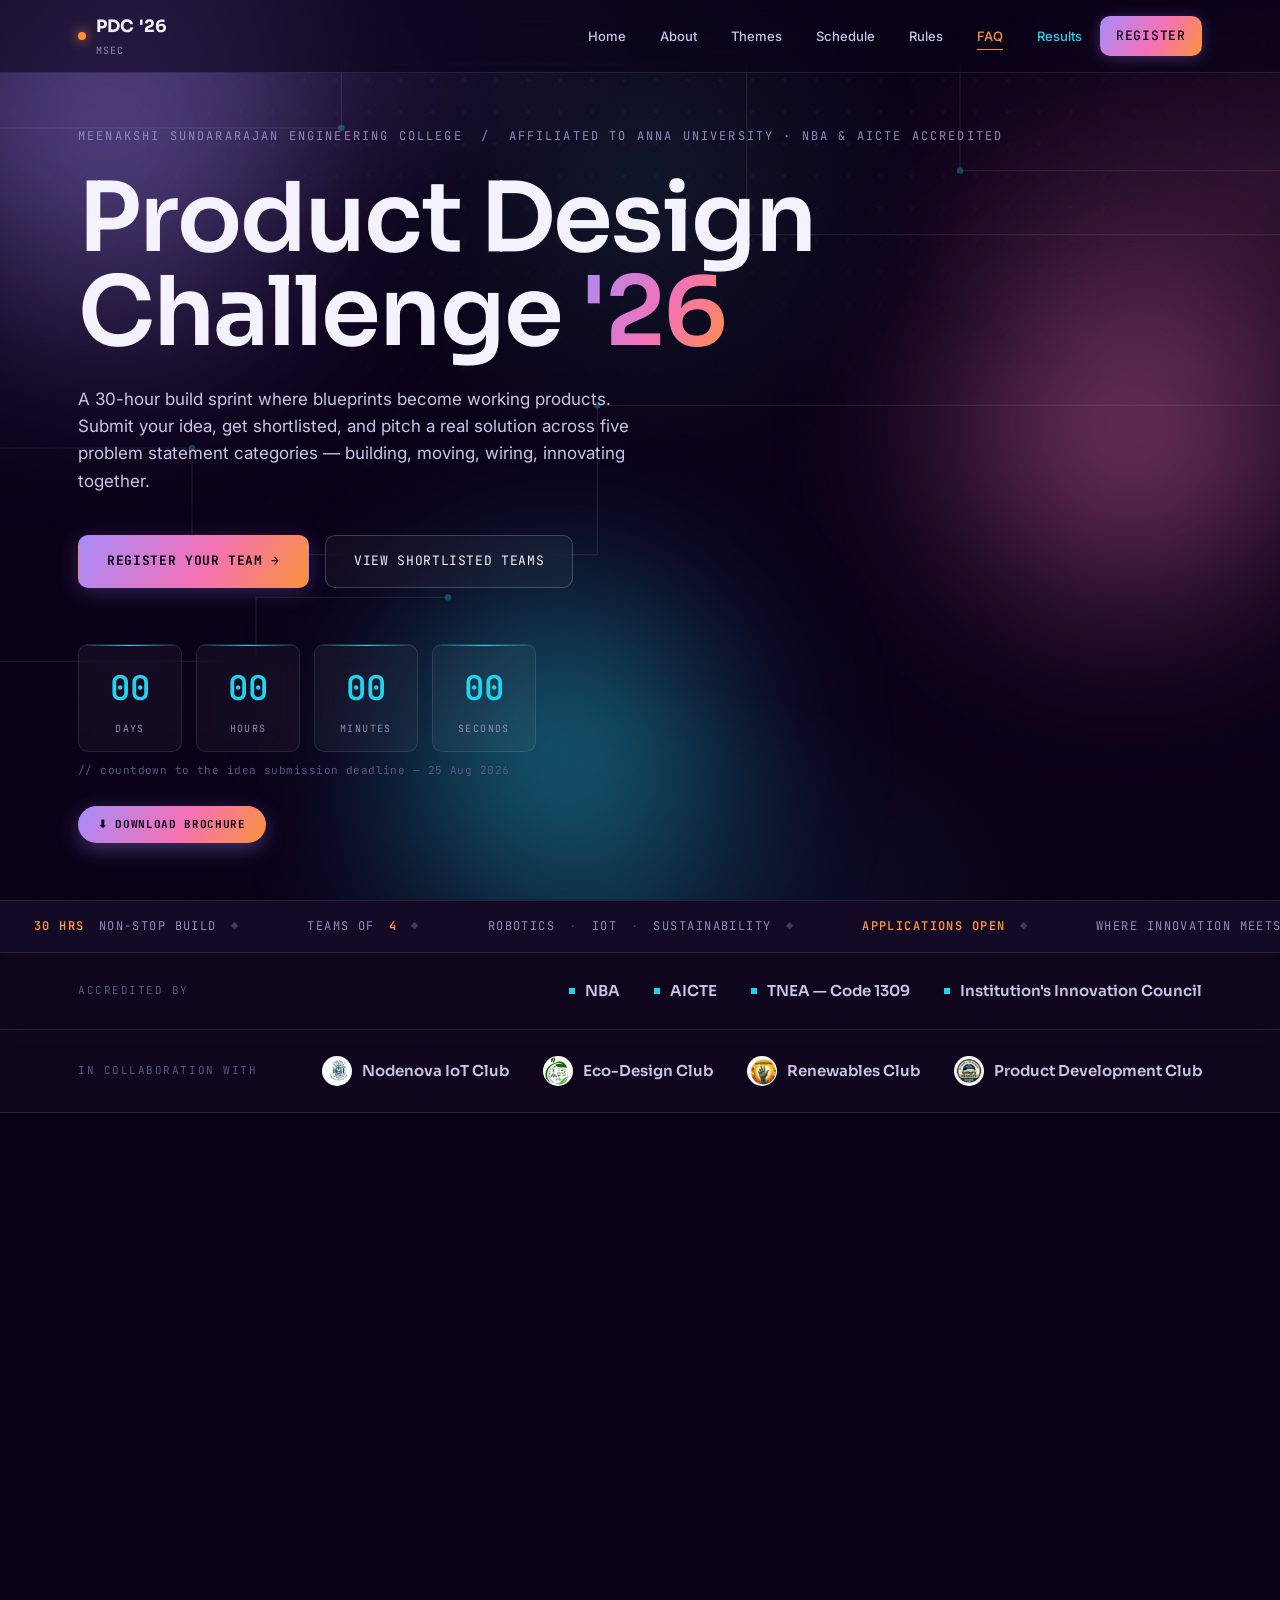
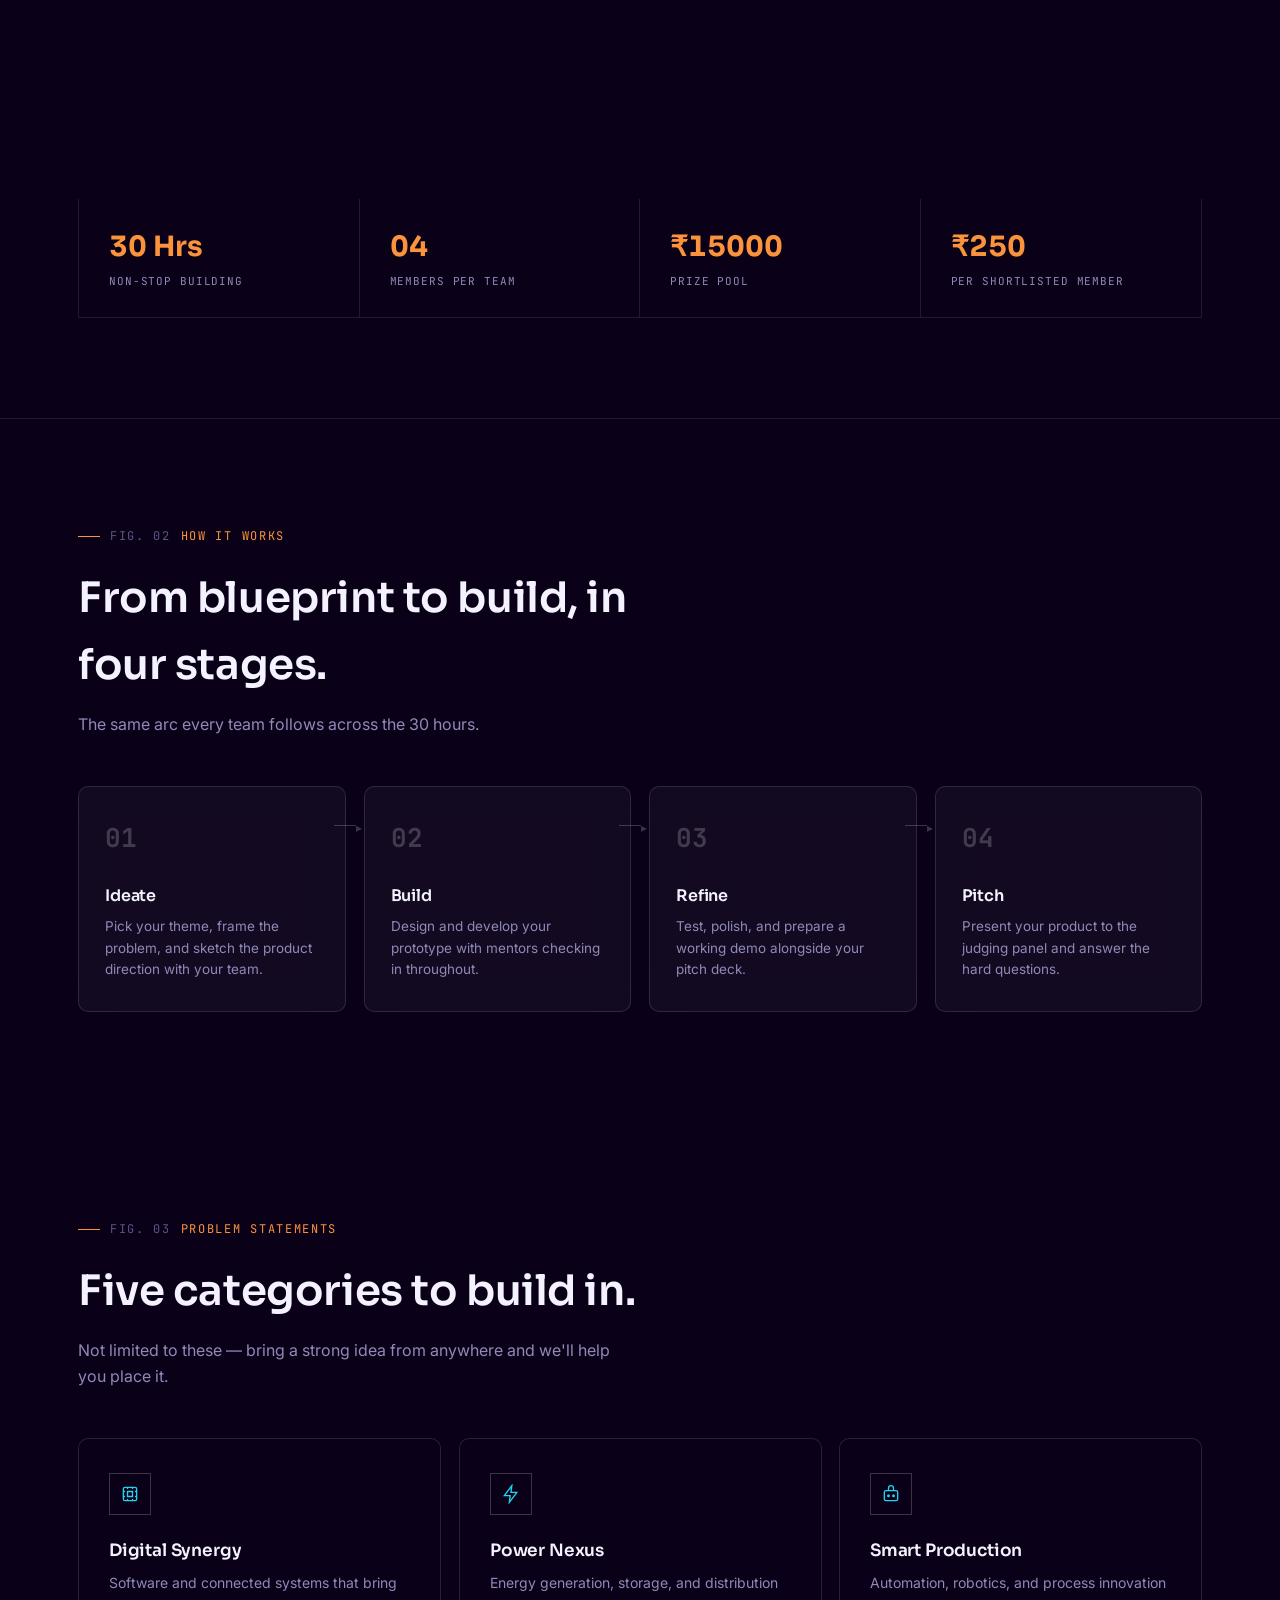
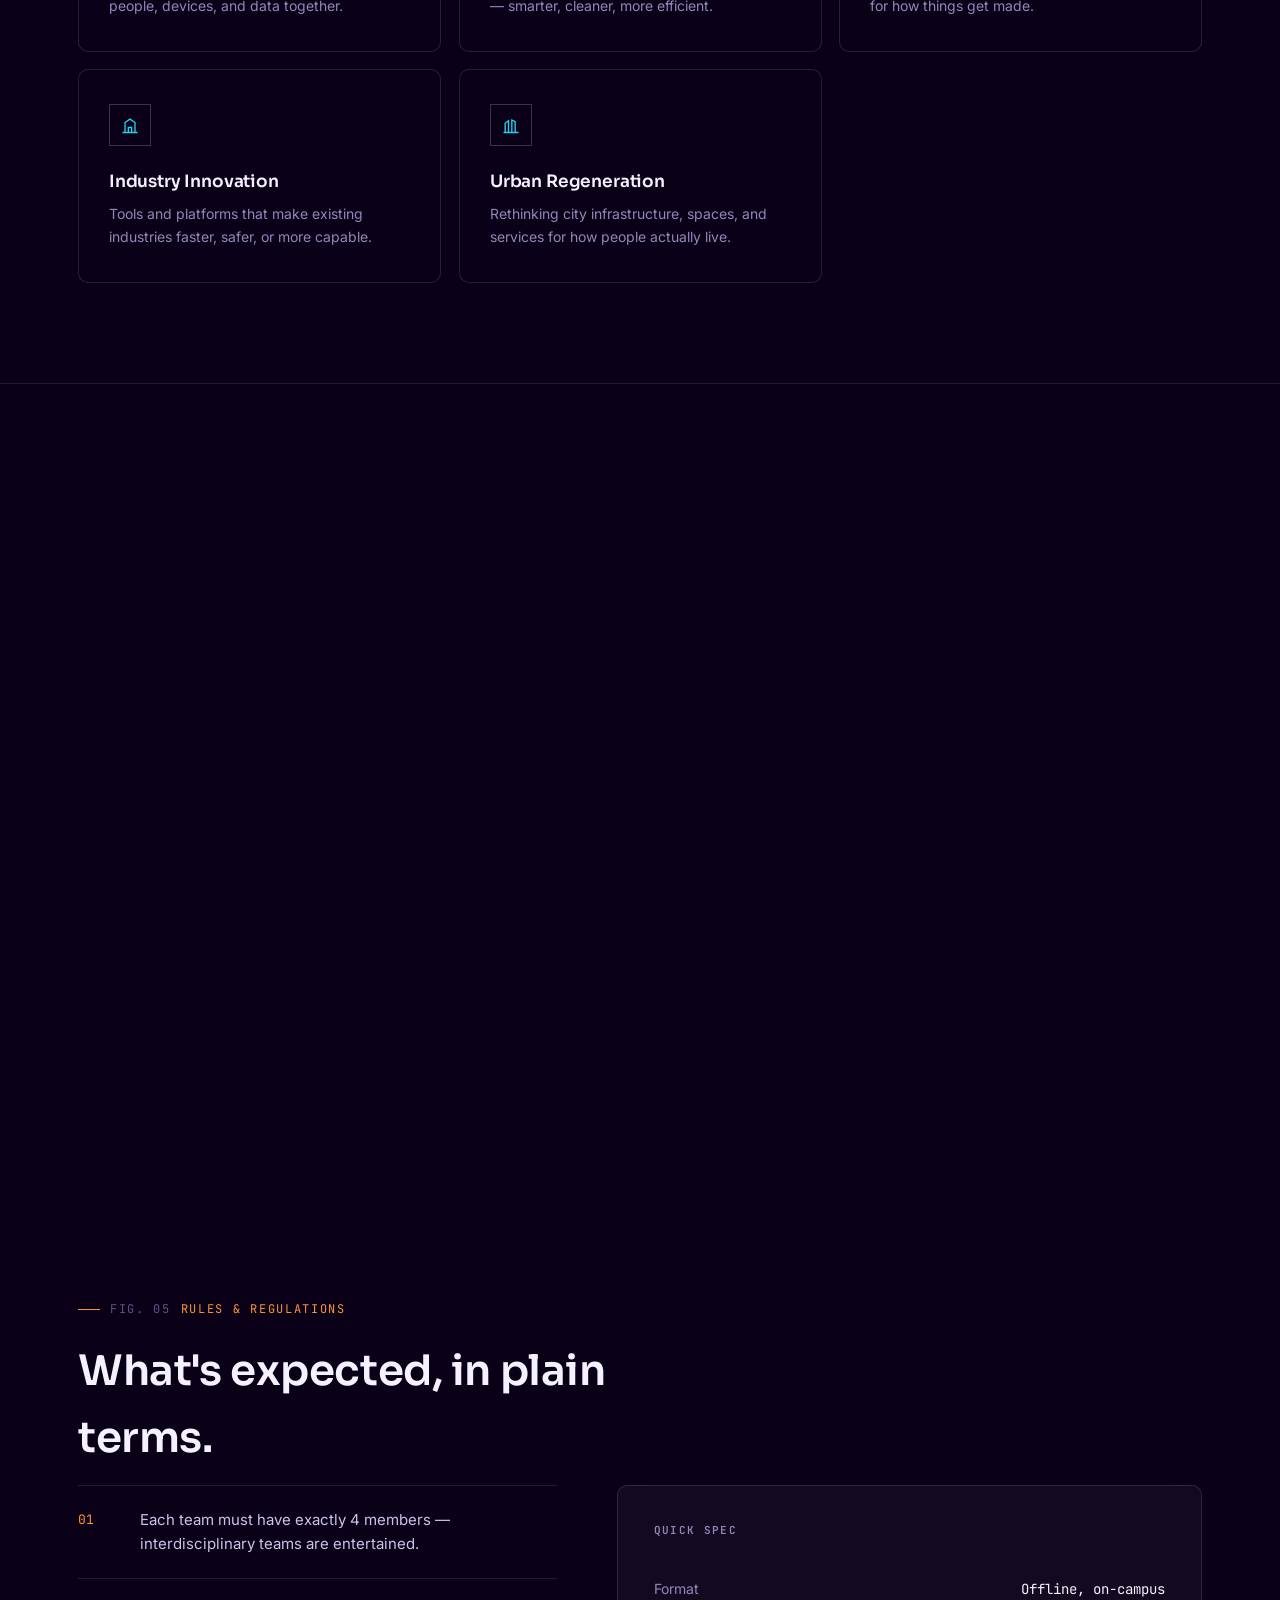
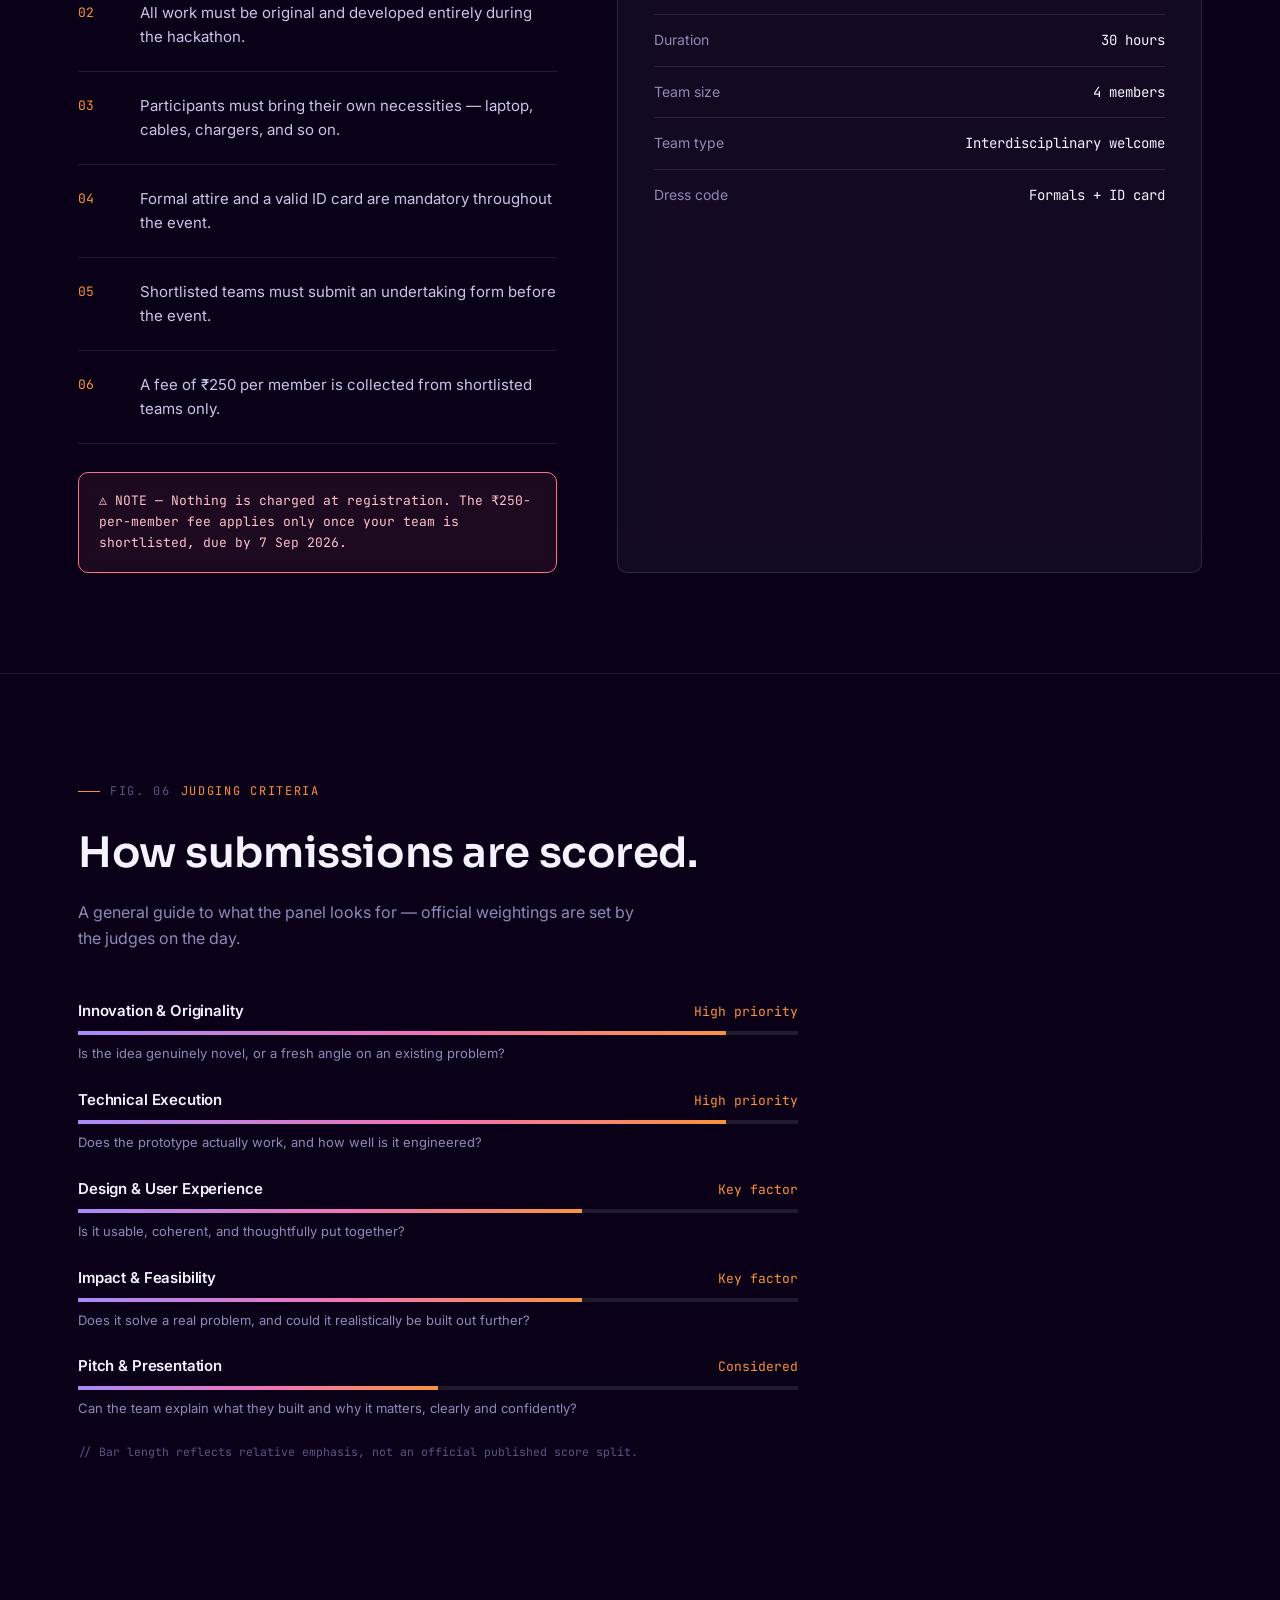
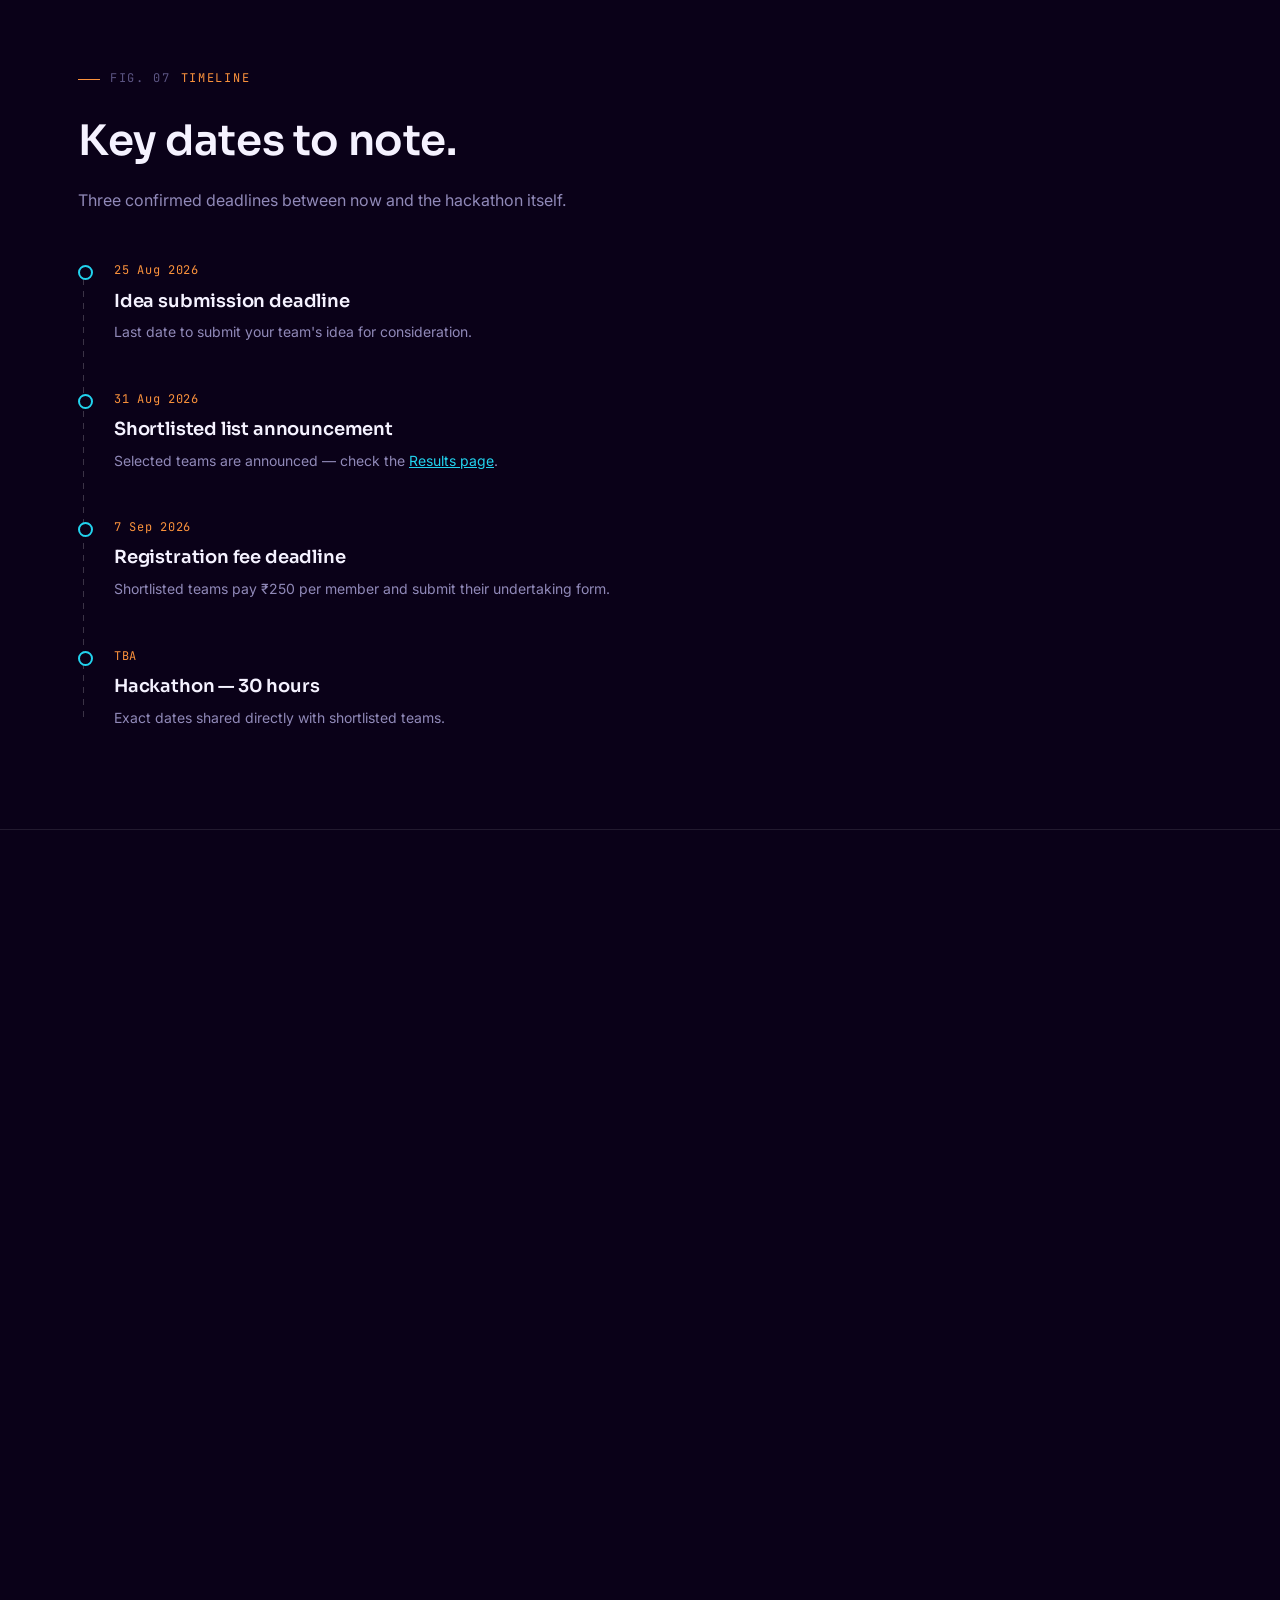
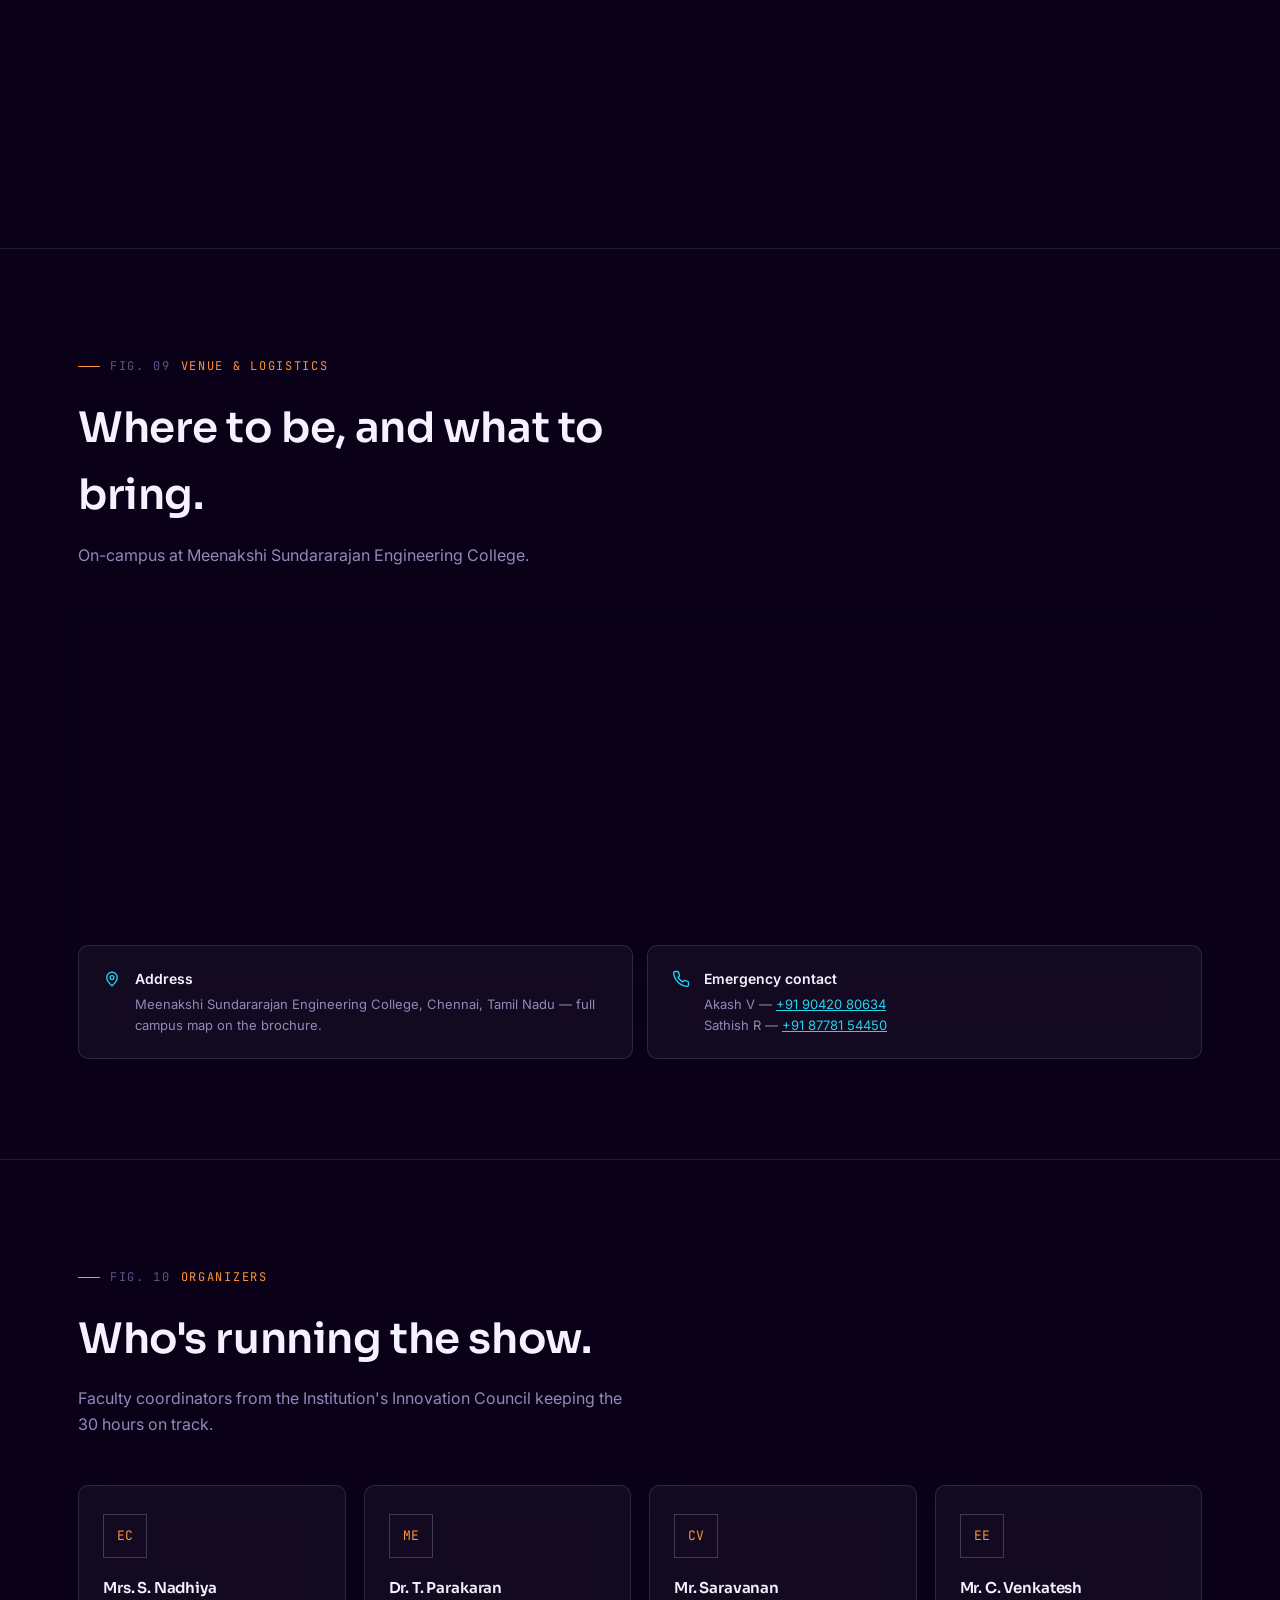
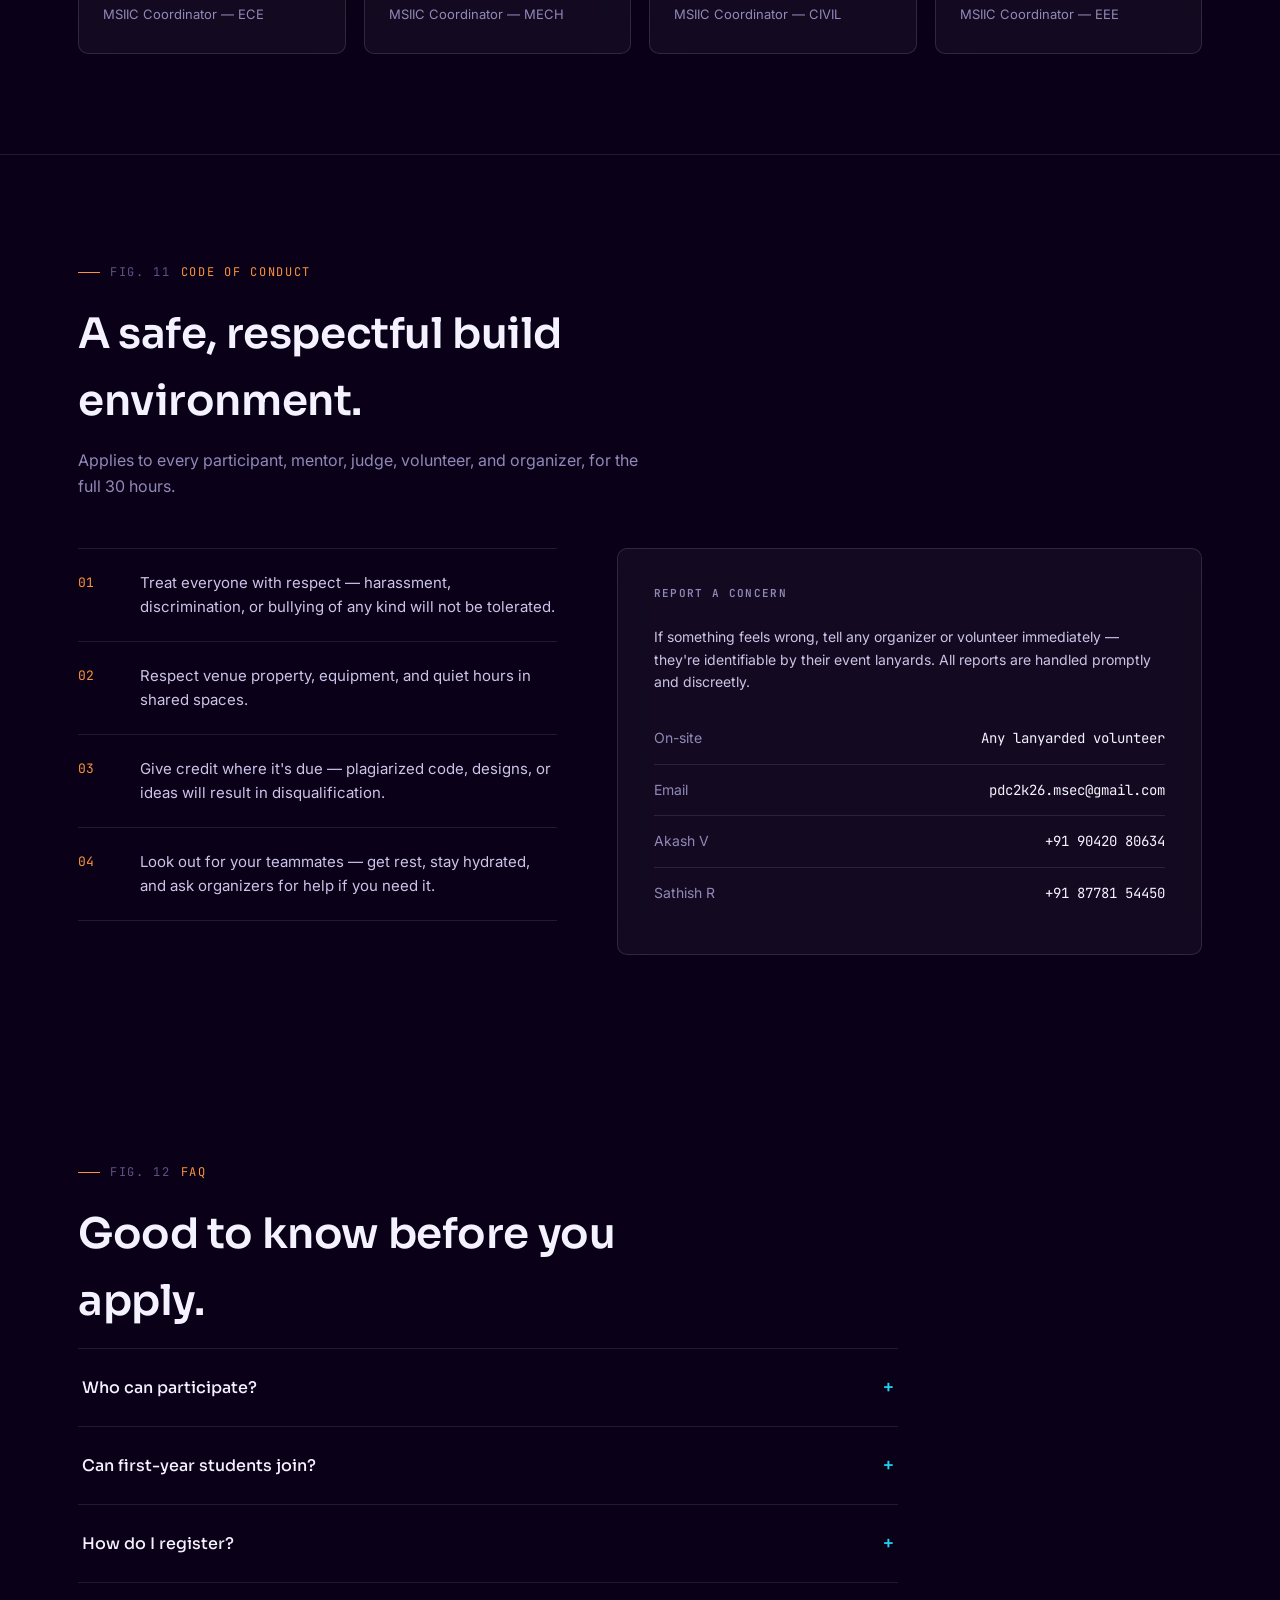
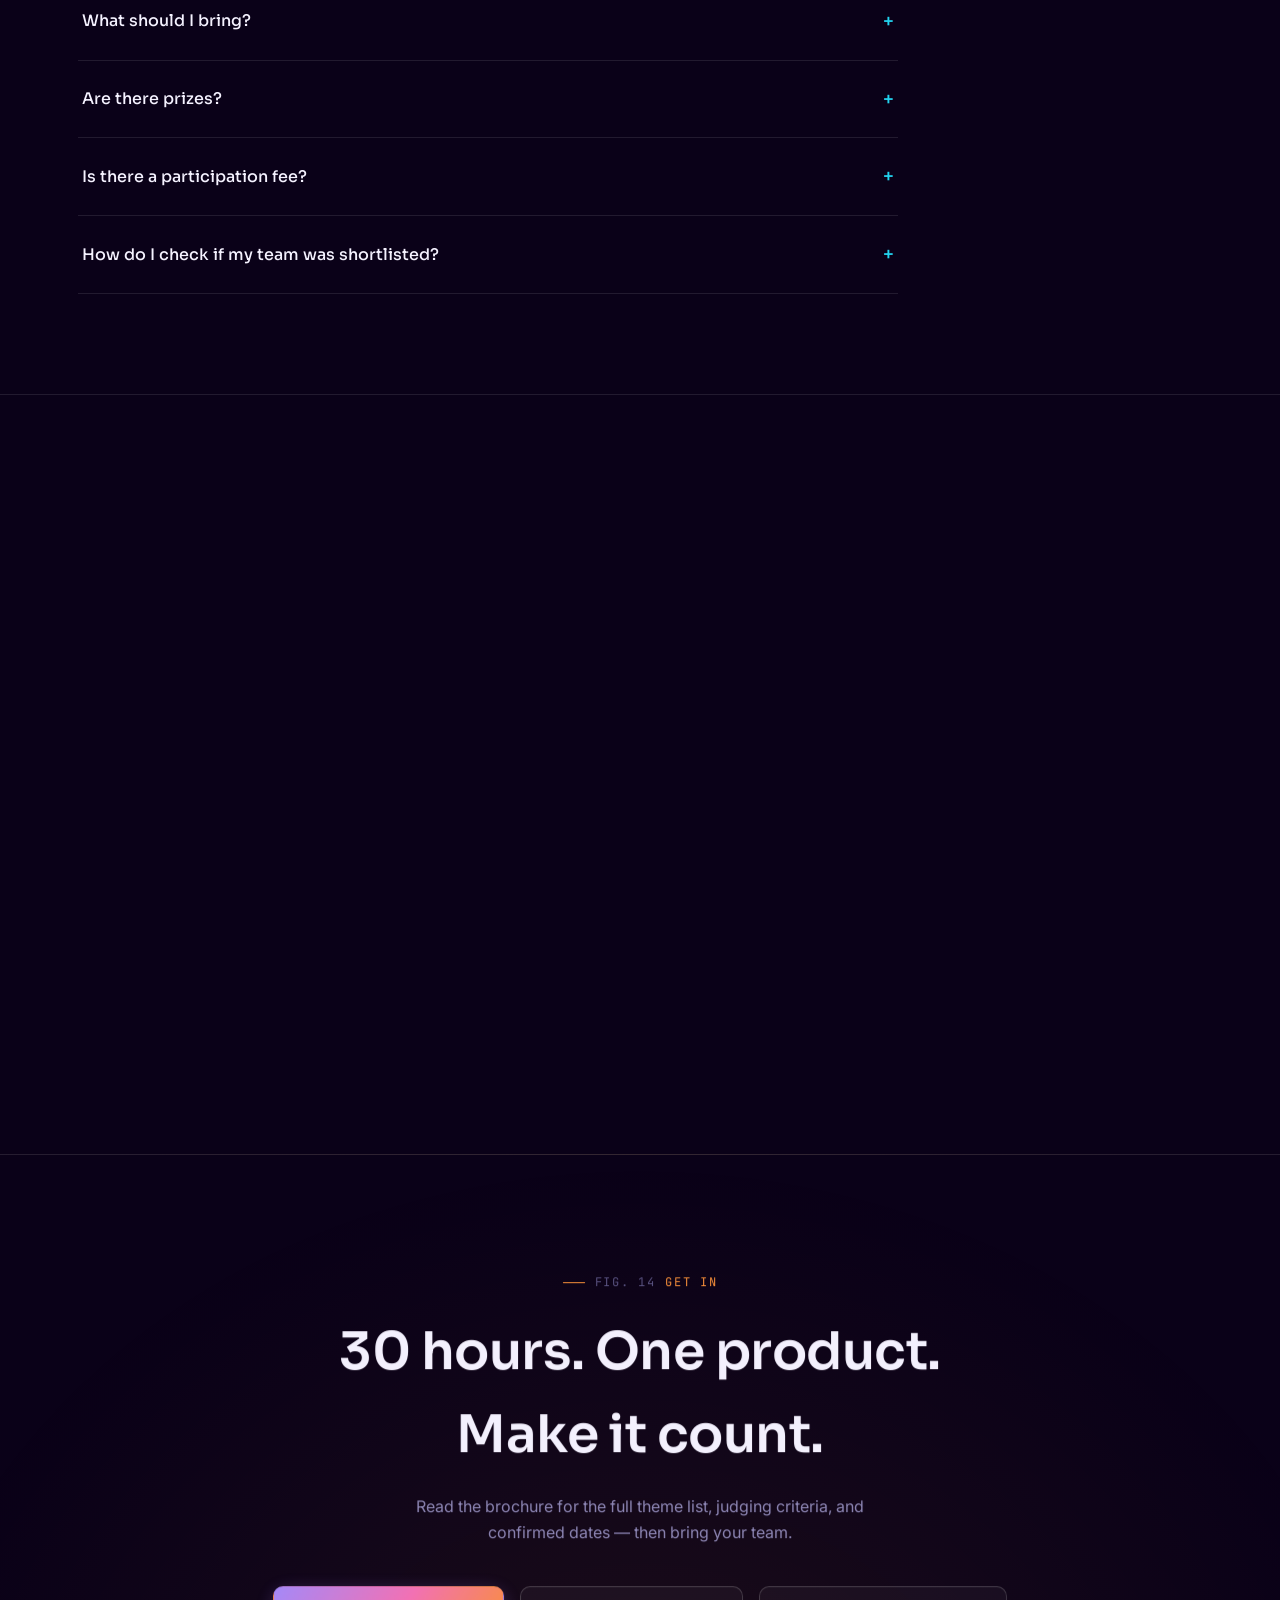
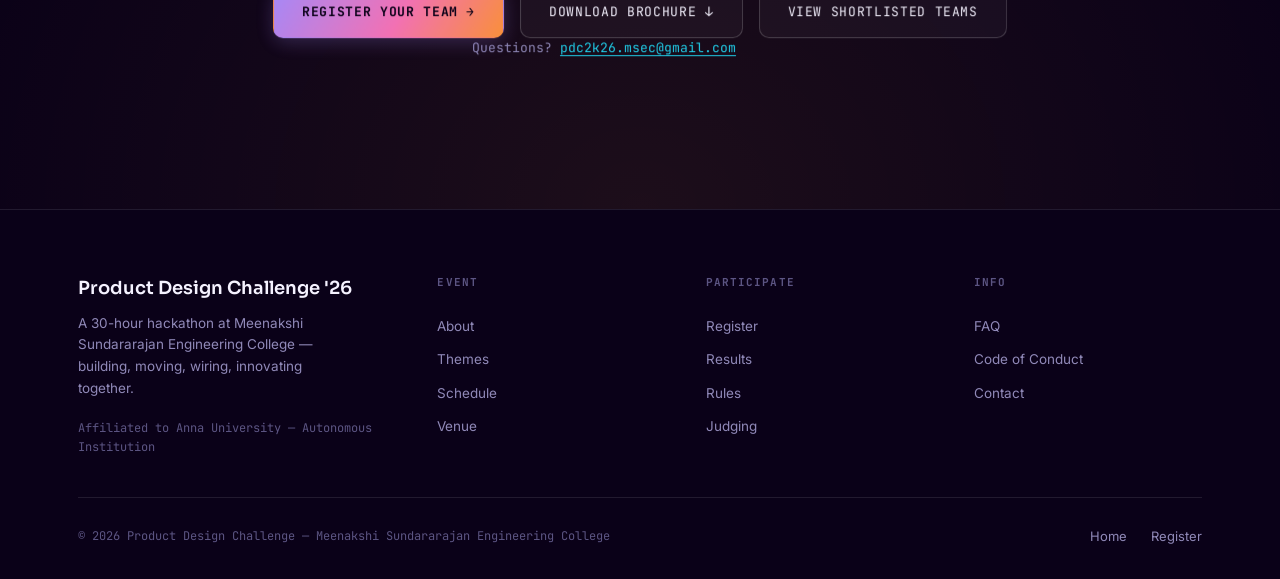
==== index.html @ d5274a8e "Add files via upload" ====
<!DOCTYPE html>
<html lang="en">
<head>
<meta charset="UTF-8">
<meta name="viewport" content="width=device-width, initial-scale=1.0">
<title>Product Design Challenge '26 — MSEC</title>
<meta name="description" content="30-hour hackathon at Meenakshi Sundararajan Engineering College. Building, moving, wiring — innovate together.">
<meta property="og:title" content="Product Design Challenge '26">
<meta property="og:description" content="A 30-hour hackathon at Meenakshi Sundararajan Engineering College. ₹15,000 prize pool.">
<meta property="og:type" content="website">
<link rel="icon" href="data:image/svg+xml,%3Csvg xmlns='http://www.w3.org/2000/svg' viewBox='0 0 32 32'%3E%3Crect width='32' height='32' fill='%23070b14'/%3E%3Cpath d='M4 4h24v24H4z' fill='none' stroke='%23ffb238' stroke-width='1.5'/%3E%3Ccircle cx='16' cy='16' r='5' fill='none' stroke='%234fd1c5' stroke-width='1.5'/%3E%3C/svg%3E">
<link rel="preconnect" href="https://fonts.googleapis.com">
<link rel="preconnect" href="https://fonts.gstatic.com" crossorigin>
<link href="https://fonts.googleapis.com/css2?family=Sora:wght@400;500;600;700;800&family=Space+Grotesk:wght@400;500;600;700&family=Inter:wght@400;500;600;700&family=JetBrains+Mono:wght@400;500;600;700&display=swap" rel="stylesheet">
<link rel="stylesheet" href="styles.css">
<style>
  /* ================= HERO ================= */
  .hero{
    min-height:100svh; display:flex; flex-direction:column; justify-content:center;
    padding-top:110px; padding-bottom:40px; position:relative; overflow:hidden;
  }
  .spotlight{
    position:absolute; inset:0; z-index:0; pointer-events:none;
    background:radial-gradient(420px circle at var(--mx,50%) var(--my,20%), rgba(79,209,197,0.10), transparent 70%);
  }
  .hero-circuit{ position:absolute; inset:0; z-index:0; opacity:0.5; pointer-events:none; }
  .hero-circuit path{ fill:none; stroke:var(--line-strong); stroke-width:1; }
  .hero-circuit circle{ fill:var(--teal); opacity:0.6; }
  .hero .wrap{width:100%; position:relative; z-index:1;}
  .presents{
    font-family:var(--mono); font-size:12px; letter-spacing:0.18em; text-transform:uppercase;
    color:var(--ink-500); margin-bottom:26px; display:flex; align-items:center; gap:14px; flex-wrap:wrap;
  }
  .presents strong{color:var(--teal); font-weight:600;}
  .hero h1{ font-size:clamp(40px,8vw,96px); line-height:0.98; letter-spacing:-0.02em; max-width:980px; }
  .hero h1 em{ font-style:normal; position:relative; background:var(--grad-primary); -webkit-background-clip:text; background-clip:text; color:transparent; -webkit-text-fill-color:transparent; }
  .hero-sub{ margin-top:26px; max-width:560px; color:var(--ink-300); font-size:17px; }
  .hero-actions{ margin-top:40px; display:flex; gap:16px; flex-wrap:wrap; align-items:center; }

  .countdown{ margin-top:56px; display:flex; gap:14px; flex-wrap:wrap; }
  .cd-cell{
    width:104px; padding:16px 0 14px; text-align:center; border-radius:var(--radius);
    background:var(--glass-bg); backdrop-filter:blur(14px); border:1px solid var(--line); position:relative; overflow:hidden;
  }
  .cd-cell::before{
    content:''; position:absolute; left:0; right:0; top:0; height:1px;
    background:linear-gradient(90deg, transparent, var(--teal), transparent);
    animation:scanline 3s linear infinite;
  }
  @keyframes scanline{ 0%{transform:translateY(0);} 100%{transform:translateY(64px);} }
  .cd-cell .num{ font-family:var(--mono); font-size:34px; font-weight:600; color:var(--teal); font-variant-numeric:tabular-nums; }
  .cd-cell .lab{ font-family:var(--mono); font-size:10px; letter-spacing:0.14em; text-transform:uppercase; color:var(--ink-500); margin-top:6px; }
  .cd-note{ font-family:var(--mono); font-size:11px; color:var(--ink-700); margin-top:10px; letter-spacing:0.04em; }
  .brochure-chip{
    display:inline-flex; align-items:center; gap:8px; margin-top:26px; padding:10px 20px; border-radius:999px;
    background:var(--grad-primary); color:var(--navy-950); font-family:var(--mono); font-size:11px;
    font-weight:700; letter-spacing:0.06em; text-transform:uppercase; box-shadow:0 6px 20px rgba(167,139,250,0.35);
    transition:transform .2s ease, box-shadow .2s ease;
  }
  .brochure-chip:hover{ transform:translateY(-2px); box-shadow:0 10px 28px rgba(244,114,182,0.45); }

  /* ---------- marquee ticker ---------- */
  .marquee{ border-top:1px solid var(--line); border-bottom:1px solid var(--line); background:var(--navy-900); overflow:hidden; white-space:nowrap; position:relative; z-index:2; }
  .marquee-track{ display:inline-flex; animation:scroll-left 26s linear infinite; }
  .marquee:hover .marquee-track{ animation-play-state:paused; }
  @keyframes scroll-left{ from{transform:translateX(0);} to{transform:translateX(-50%);} }
  .marquee-item{
    display:inline-flex; align-items:center; gap:14px; padding:16px 34px;
    font-family:var(--mono); font-size:12px; letter-spacing:0.12em; text-transform:uppercase; color:var(--ink-500);
  }
  .marquee-item b{color:var(--amber); font-weight:600;}
  .marquee-item .sep{color:var(--line-strong);}

  /* ================= PRESENTED BY STRIP ================= */
  .strip{ border-bottom:1px solid var(--line); background:rgba(255,255,255,0.025); backdrop-filter:blur(10px); position:relative; z-index:2; }
  .strip .wrap{ display:flex; align-items:center; gap:40px; padding:26px 28px; flex-wrap:wrap; justify-content:space-between; }
  .strip .label{ font-family:var(--mono); font-size:11px; letter-spacing:0.14em; text-transform:uppercase; color:var(--ink-700); flex-shrink:0; }
  .badge-row{display:flex; gap:34px; flex-wrap:wrap;}
  .badge{ font-family:var(--disp); font-weight:600; font-size:15px; color:var(--ink-300); display:flex; align-items:center; gap:10px; transition:color .2s ease; }
  .badge .logo{ width:30px; height:30px; border-radius:50%; object-fit:cover; flex-shrink:0; border:1px solid var(--line-strong); background:#fff; }
  .badge:hover{ color:var(--teal); }
  .badge .sq{width:6px;height:6px; background:var(--teal);}

  /* ================= ABOUT ================= */
  .about{padding:130px 0 100px;}
  .about-grid{ display:grid; grid-template-columns:1fr 1fr; gap:20px; }
  .about-card{ padding:40px 36px; }
  .about-card h3{font-size:22px; margin-bottom:16px; display:flex; align-items:center; gap:10px;}
  .about-card h3 .n{color:var(--teal); font-family:var(--mono); font-size:14px;}
  .about-card p{color:var(--ink-500); font-size:15px;}
  .stat-row{ display:grid; grid-template-columns:repeat(3,1fr); border:1px solid var(--line); border-top:none; }
  .stat-row-4{ grid-template-columns:repeat(4,1fr); }
  .stat{ padding:26px 30px; border-right:1px solid var(--line); }
  .stat:last-child{border-right:none;}
  .stat .v{font-family:var(--disp); font-size:28px; color:var(--amber); font-weight:700; font-variant-numeric:tabular-nums;}
  .stat .k{font-family:var(--mono); font-size:11px; color:var(--ink-500); text-transform:uppercase; letter-spacing:0.08em; margin-top:4px;}

  /* ================= HOW IT WORKS ================= */
  .process{padding:100px 0; border-top:1px solid var(--line);}
  .process-grid{ display:grid; grid-template-columns:repeat(4,1fr); gap:18px; }
  .process-card{ padding:30px 26px; position:relative; }
  .process-card .pn{ font-family:var(--mono); font-size:26px; color:var(--line-strong); font-weight:700; margin-bottom:24px; }
  .process-card h4{font-size:16px; margin-bottom:8px;}
  .process-card p{color:var(--ink-500); font-size:13.5px;}
  .process-card::after{
    content:''; position:absolute; top:44px; right:-1px; width:1px; height:1px;
  }
  .process-arrow{ position:absolute; top:38px; right:-11px; width:22px; height:1px; background:var(--line-strong); z-index:3; }
  .process-arrow::after{ content:'▸'; position:absolute; right:-6px; top:-7px; color:var(--line-strong); font-size:12px; }
  @media (max-width:900px){ .process-arrow{ display:none; } }

  /* ================= THEMES ================= */
  .themes{padding:100px 0;}
  .theme-grid{ display:grid; grid-template-columns:repeat(3,1fr); gap:18px; }
  .theme-card{
    background:var(--navy-950); padding:34px 30px; transition:background .2s ease, transform .2s ease;
    transform-style:preserve-3d; will-change:transform;
  }
  .theme-card:hover{background:var(--navy-900);}
  .theme-icon{
    width:42px; height:42px; border:1px solid var(--line-strong); display:flex; align-items:center; justify-content:center;
    margin-bottom:22px; color:var(--teal); transition:border-color .2s ease, box-shadow .2s ease;
  }
  .theme-card:hover .theme-icon{ border-color:var(--teal); box-shadow:0 0 0 3px var(--teal-dim); }
  .theme-icon svg{width:20px; height:20px;}
  .theme-card h4{font-size:17px; margin-bottom:8px;}
  .theme-card p{color:var(--ink-500); font-size:14px;}

  /* ================= PRIZES ================= */
  .prizes{padding:100px 0; border-top:1px solid var(--line);}
  .prize-grid{ display:grid; grid-template-columns:repeat(3,1fr); gap:1px; background:var(--line); border:1px solid var(--line); margin-bottom:1px; }
  .prize-card{ padding:34px 28px; position:relative; }
  .prize-card.first{ background:linear-gradient(180deg, rgba(255,178,56,0.06), transparent 60%); }
  .prize-rank{ font-family:var(--mono); font-size:11px; letter-spacing:0.12em; text-transform:uppercase; color:var(--ink-700); margin-bottom:20px; }
  .prize-card.first .prize-rank{ color:var(--amber); }
  .prize-card h4{ font-size:24px; margin-bottom:10px; }
  .prize-card p{ color:var(--ink-500); font-size:14px; }
  .perks-row{ display:grid; grid-template-columns:repeat(4,1fr); gap:14px; margin-top:14px; }
  .perk{ padding:22px 24px; border-right:1px solid var(--line); font-size:13px; color:var(--ink-300); display:flex; gap:10px; align-items:flex-start; }
  .perk:last-child{border-right:none;}
  .perk svg{ width:16px; height:16px; color:var(--teal); flex-shrink:0; margin-top:2px; }

  /* ================= RULES ================= */
  .rules{padding:100px 0;}
  .rules-layout{display:grid; grid-template-columns:0.9fr 1.1fr; gap:60px;}
  .rules-list{border-top:1px solid var(--line);}
  .rule-item{ display:grid; grid-template-columns:44px 1fr; gap:18px; padding:22px 0; border-bottom:1px solid var(--line); }
  .rule-item .idx{font-family:var(--mono); color:var(--amber); font-size:13px; padding-top:2px;}
  .rule-item p{color:var(--ink-300); font-size:15px;}
  .spec-panel{ padding:36px; }
  .spec-panel h4{font-family:var(--mono); font-size:11px; text-transform:uppercase; letter-spacing:0.12em; color:var(--ink-500); margin-bottom:24px;}
  .spec-row{display:flex; justify-content:space-between; padding:14px 0; border-bottom:1px solid var(--line); font-size:14px;}
  .spec-row:last-child{border-bottom:none;}
  .spec-row span:first-child{color:var(--ink-500);}
  .spec-row span:last-child{font-family:var(--mono); color:var(--ink-100);}

  /* ================= TIMELINE ================= */
  .timeline{padding:100px 0;}
  .tl{position:relative; padding-left:36px; margin-top:20px;}
  .tl::before{
    content:''; position:absolute; left:5px; top:6px; bottom:6px; width:1px;
    background:repeating-linear-gradient(to bottom, var(--line-strong) 0 6px, transparent 6px 12px);
  }
  .tl::after{
    content:''; position:absolute; left:5px; top:6px; width:1px; height:var(--fill,0%);
    background:var(--teal); box-shadow:0 0 8px var(--teal); transition:height .1s linear;
  }
  .tl-item{position:relative; padding-bottom:46px;}
  .tl-item:last-child{padding-bottom:0;}
  .tl-item::before{
    content:''; position:absolute; left:-36px; top:4px; width:11px; height:11px;
    background:var(--navy-950); border:2px solid var(--teal); border-radius:50%; transition:box-shadow .2s ease;
  }
  .tl-item.passed::before{ box-shadow:0 0 0 4px var(--teal-dim); }
  .tl-date{font-family:var(--mono); font-size:12px; color:var(--amber); letter-spacing:0.06em; margin-bottom:6px;}
  .tl-item h4{font-size:18px; margin-bottom:6px;}
  .tl-item p{color:var(--ink-500); font-size:14px; max-width:520px;}

  /* ================= ORGANIZERS ================= */
  .organizers{padding:100px 0; border-top:1px solid var(--line);}
  .org-grid{ display:grid; grid-template-columns:repeat(4,1fr); gap:18px; }
  .org-card{ padding:28px 24px; text-align:left; }
  .org-avatar{
    width:44px; height:44px; border:1px solid var(--line-strong); display:flex; align-items:center; justify-content:center;
    margin-bottom:18px; color:var(--amber); font-family:var(--mono); font-size:13px;
  }
  .org-card h4{font-size:15px; margin-bottom:4px;}
  .org-card p{color:var(--ink-500); font-size:13px;}

  /* ================= FAQ ================= */
  .faq{padding:100px 0;}
  .faq-list{border-top:1px solid var(--line); max-width:820px;}
  details{border-bottom:1px solid var(--line);}
  summary{
    padding:24px 4px; cursor:pointer; list-style:none;
    display:flex; justify-content:space-between; align-items:center; gap:20px;
    font-family:var(--disp); font-size:16px; font-weight:500; color:var(--ink-100);
  }
  summary::-webkit-details-marker{display:none;}
  summary:hover{ color:var(--teal); }
  summary .plus{ font-family:var(--mono); color:var(--teal); font-size:18px; flex-shrink:0; transition:transform .2s ease; }
  details[open] summary .plus{transform:rotate(45deg);}
  .faq-a{padding:0 4px 26px; color:var(--ink-500); font-size:14px; max-width:640px;}

  /* ================= CTA / REGISTER ================= */
  .cta{
    padding:110px 0; text-align:center; border-top:1px solid var(--line);
    background: radial-gradient(ellipse 60% 100% at 50% 100%, rgba(255,178,56,0.08), transparent);
  }
  .cta h2{font-size:clamp(30px,5vw,52px); max-width:720px; margin:0 auto 18px;}
  .cta p{color:var(--ink-500); max-width:480px; margin:0 auto 40px;}
  .cta-actions{display:flex; gap:16px; justify-content:center; flex-wrap:wrap;}
  .cta-contact{ margin-top:36px; font-family:var(--mono); font-size:13px; color:var(--ink-500); }
  .cta-contact button{
    background:none; border:none; color:var(--teal); font-family:var(--mono); font-size:13px;
    cursor:pointer; text-decoration:underline; text-underline-offset:3px;
  }

  /* ---------- responsive ---------- */
  @media (max-width:900px){
    .about-grid,.theme-grid,.prize-grid{grid-template-columns:1fr;}
    .stat-row{grid-template-columns:1fr;}
    .stat-row-4{grid-template-columns:1fr 1fr;}
    .stat{border-right:none; border-bottom:1px solid var(--line);}
    .rules-layout{grid-template-columns:1fr;}
    .strip .wrap{flex-direction:column; align-items:flex-start; gap:18px;}
    .perks-row{grid-template-columns:1fr 1fr;}
    .perk{border-bottom:1px solid var(--line);}
    .process-grid, .org-grid{grid-template-columns:1fr 1fr;}
  }
  @media (max-width:560px){
    .cd-cell{width:76px; padding:12px 0 10px;}
    .cd-cell .num{font-size:24px;}
    .perks-row{grid-template-columns:1fr;}
    .process-grid, .org-grid{grid-template-columns:1fr;}
    .stat-row-4{grid-template-columns:1fr;}
  }
</style>
</head>
<body>

<div id="loader" aria-hidden="true">
  <svg viewBox="0 0 100 100">
    <path d="M10 10h80v80h-80z"/>
    <circle cx="50" cy="50" r="19"/>
  </svg>
</div>

<div class="progress-bar" id="progressBar"></div>
<div class="grid-bg" aria-hidden="true"></div>
<div class="grain" aria-hidden="true"></div>
<div class="blob-layer" aria-hidden="true">
  <div class="blob blob-1"></div>
  <div class="blob blob-2"></div>
  <div class="blob blob-3"></div>
</div>

<header id="siteHeader">
  <div class="wrap nav">
    <a href="#home" class="brand">
      <span class="dot" aria-hidden="true"></span>
      <span>PDC '26<small>MSEC</small></span>
    </a>
    <nav class="links" aria-label="Primary">
      <a href="#home">Home</a>
      <a href="#about">About</a>
      <a href="#themes">Themes</a>
      <a href="#schedule">Schedule</a>
      <a href="#rules">Rules</a>
      <a href="#faq">FAQ</a>
      <a href="result.html" style="color:var(--teal);">Results</a>
      <a href="register.html" class="nav-cta">Register</a>
    </nav>
    <button class="burger" id="burgerBtn" aria-label="Open menu" aria-expanded="false">
      <span></span><span></span><span></span>
    </button>
  </div>
</header>

<div id="mobileMenu" style="display:none; position:fixed; inset:72px 0 0 0; background:var(--navy-950); z-index:99; padding:20px 28px;">
  <a href="#home">Home</a>
  <a href="#about">About</a>
  <a href="#themes">Themes</a>
  <a href="#schedule">Schedule</a>
  <a href="#rules">Rules</a>
  <a href="#faq">FAQ</a>
  <a href="result.html">Results</a>
  <a href="register.html">Register</a>
</div>

<main id="home">

  <section class="hero">
    <div class="spotlight" id="spotlight"></div>
    <svg class="hero-circuit" viewBox="0 0 1200 700" preserveAspectRatio="none" aria-hidden="true">
      <path d="M0 120 H320 V60 H700 V220 H1200"/>
      <path d="M0 420 H180 V520 H560 V380 H1200"/>
      <path d="M900 0 V160 H1200"/>
      <path d="M0 620 H240 V560 H420"/>
      <circle cx="320" cy="120" r="3"/>
      <circle cx="700" cy="220" r="3"/>
      <circle cx="180" cy="420" r="3"/>
      <circle cx="560" cy="380" r="3"/>
      <circle cx="900" cy="160" r="3"/>
      <circle cx="420" cy="560" r="3"/>
    </svg>
    <div class="wrap">
      <p class="presents">Meenakshi Sundararajan Engineering College &nbsp;/&nbsp; Affiliated to Anna University · NBA &amp; AICTE Accredited</p>
      <h1 class="reveal in">Product Design<br>Challenge <em>'26</em></h1>
      <p class="hero-sub">A 30-hour build sprint where blueprints become working products. Submit your idea, get shortlisted, and pitch a real solution across five problem statement categories — building, moving, wiring, innovating together.</p>

      <div class="hero-actions">
        <a href="register.html" class="btn btn-solid">Register Your Team →</a>
        <a href="result.html" class="btn btn-ghost">View Shortlisted Teams</a>
      </div>

      <div class="countdown" id="countdown" aria-label="Countdown to hackathon start">
        <div class="cd-cell"><div class="num" id="cd-days">00</div><div class="lab">Days</div></div>
        <div class="cd-cell"><div class="num" id="cd-hours">00</div><div class="lab">Hours</div></div>
        <div class="cd-cell"><div class="num" id="cd-mins">00</div><div class="lab">Minutes</div></div>
        <div class="cd-cell"><div class="num" id="cd-secs">00</div><div class="lab">Seconds</div></div>
      </div>
      <p class="cd-note">// countdown to the idea submission deadline — 25 Aug 2026</p>

      <a href="brochure.jpg" class="brochure-chip">⬇ Download Brochure</a>
    </div>
  </section>

  <div class="marquee">
    <div class="marquee-track" id="marqueeTrack">
      <span class="marquee-item"><b>30 HRS</b> NON-STOP BUILD <span class="sep">◆</span></span>
      <span class="marquee-item">TEAMS OF <b>4</b> <span class="sep">◆</span></span>
      <span class="marquee-item">ROBOTICS <span class="sep">·</span> IOT <span class="sep">·</span> SUSTAINABILITY <span class="sep">◆</span></span>
      <span class="marquee-item"><b>APPLICATIONS OPEN</b> <span class="sep">◆</span></span>
      <span class="marquee-item">WHERE INNOVATION MEETS IMPACT <span class="sep">◆</span></span>
      <span class="marquee-item"><b>30 HRS</b> NON-STOP BUILD <span class="sep">◆</span></span>
      <span class="marquee-item">TEAMS OF <b>4</b> <span class="sep">◆</span></span>
      <span class="marquee-item">ROBOTICS <span class="sep">·</span> IOT <span class="sep">·</span> SUSTAINABILITY <span class="sep">◆</span></span>
      <span class="marquee-item"><b>APPLICATIONS OPEN</b> <span class="sep">◆</span></span>
      <span class="marquee-item">WHERE INNOVATION MEETS IMPACT <span class="sep">◆</span></span>
    </div>
  </div>

  <div class="strip">
    <div class="wrap">
      <span class="label">Accredited by</span>
      <div class="badge-row">
        <span class="badge"><span class="sq"></span>NBA</span>
        <span class="badge"><span class="sq"></span>AICTE</span>
        <span class="badge"><span class="sq"></span>TNEA — Code 1309</span>
        <span class="badge"><span class="sq"></span>Institution's Innovation Council</span>
      </div>
    </div>
  </div>
  <div class="strip">
    <div class="wrap">
      <span class="label">In collaboration with</span>
      <div class="badge-row">
        <span class="badge"><img class="logo" src="logo-nodenova.png" alt="Nodenova IoT Club logo">Nodenova IoT Club</span>
        <span class="badge"><img class="logo" src="logo-ecodesign.png" alt="Eco-Design Club logo">Eco-Design Club</span>
        <span class="badge"><img class="logo" src="logo-renewables.png" alt="Renewables Club logo">Renewables Club</span>
        <span class="badge"><img class="logo" src="logo-productdev.png" alt="Product Development Club logo">Product Development Club</span>
      </div>
    </div>
  </div>

  <section class="about" id="about">
    <div class="wrap">
      <span class="tag reveal"><span class="idx">FIG. 01</span> About</span>
      <h2 class="section-title reveal">Building, moving, wiring — innovate together.</h2>
      <p class="section-lede reveal">The institution and the premise behind Product Design Challenge '26.</p>

      <div class="about-grid reveal">
        <div class="about-card glass">
          <h3><span class="n">01</span> Meenakshi Sundararajan Engineering College</h3>
          <p>An autonomous institution affiliated to Anna University, accredited by NBA and AICTE (TNEA Code 1309). This challenge runs under the campus's Institution's Innovation Council, in collaboration with Nodenova, the Renewables Club, the Product Development Club, and the Eco-Design Club.</p>
        </div>
        <div class="about-card glass">
          <h3><span class="n">02</span> The Challenge</h3>
          <p>Product Design Challenge '26 is a 30-hour hackathon where teams take on real-world problem statements — not limited to digital systems, power, production, industry, or urban design. Submit your idea, get shortlisted, and build it out over 30 hours on campus.</p>
        </div>
      </div>

      <div class="stat-row stat-row-4 reveal">
        <div class="stat"><div class="v" data-count="30" data-suffix=" Hrs">0 Hrs</div><div class="k">Non-stop building</div></div>
        <div class="stat"><div class="v" data-count="4" data-pad="2">00</div><div class="k">Members per team</div></div>
        <div class="stat"><div class="v" data-count="15000" data-prefix="₹">₹0</div><div class="k">Prize pool</div></div>
        <div class="stat"><div class="v" data-count="250" data-prefix="₹">₹0</div><div class="k">Per shortlisted member</div></div>
      </div>
    </div>
  </section>

  <section class="process" id="process">
    <div class="wrap">
      <span class="tag reveal"><span class="idx">FIG. 02</span> How It Works</span>
      <h2 class="section-title reveal">From blueprint to build, in four stages.</h2>
      <p class="section-lede reveal">The same arc every team follows across the 30 hours.</p>

      <div class="process-grid reveal">
        <div class="process-card glass"><div class="pn">01</div><h4>Ideate</h4><p>Pick your theme, frame the problem, and sketch the product direction with your team.</p><span class="process-arrow"></span></div>
        <div class="process-card glass"><div class="pn">02</div><h4>Build</h4><p>Design and develop your prototype with mentors checking in throughout.</p><span class="process-arrow"></span></div>
        <div class="process-card glass"><div class="pn">03</div><h4>Refine</h4><p>Test, polish, and prepare a working demo alongside your pitch deck.</p><span class="process-arrow"></span></div>
        <div class="process-card glass"><div class="pn">04</div><h4>Pitch</h4><p>Present your product to the judging panel and answer the hard questions.</p></div>
      </div>
    </div>
  </section>

  <section class="themes" id="themes">
    <div class="wrap">
      <span class="tag reveal"><span class="idx">FIG. 03</span> Problem Statements</span>
      <h2 class="section-title reveal">Five categories to build in.</h2>
      <p class="section-lede reveal">Not limited to these — bring a strong idea from anywhere and we'll help you place it.</p>

      <div class="theme-grid reveal-stagger">
        <div class="theme-card glass reveal" style="--i:0">
          <div class="theme-icon"><svg viewBox="0 0 24 24" fill="none" stroke="currentColor" stroke-width="1.6"><rect x="4" y="4" width="16" height="16" rx="2"/><path d="M9 9h6v6H9z"/><path d="M4 9h2M4 15h2M18 9h2M18 15h2M9 4v2M15 4v2M9 18v2M15 18v2"/></svg></div>
          <h4>Digital Synergy</h4>
          <p>Software and connected systems that bring people, devices, and data together.</p>
        </div>
        <div class="theme-card glass reveal" style="--i:1">
          <div class="theme-icon"><svg viewBox="0 0 24 24" fill="none" stroke="currentColor" stroke-width="1.6"><path d="M13 2L4 14h7l-1 8 9-12h-7l1-8z"/></svg></div>
          <h4>Power Nexus</h4>
          <p>Energy generation, storage, and distribution — smarter, cleaner, more efficient.</p>
        </div>
        <div class="theme-card glass reveal" style="--i:2">
          <div class="theme-icon"><svg viewBox="0 0 24 24" fill="none" stroke="currentColor" stroke-width="1.6"><rect x="4" y="8" width="16" height="12" rx="2"/><path d="M9 8V5a3 3 0 016 0v3"/><circle cx="9" cy="14" r="1"/><circle cx="15" cy="14" r="1"/></svg></div>
          <h4>Smart Production</h4>
          <p>Automation, robotics, and process innovation for how things get made.</p>
        </div>
        <div class="theme-card glass reveal" style="--i:3">
          <div class="theme-icon"><svg viewBox="0 0 24 24" fill="none" stroke="currentColor" stroke-width="1.6"><path d="M3 21h18M6 21V9l6-4 6 4v12M10 21v-6h4v6"/></svg></div>
          <h4>Industry Innovation</h4>
          <p>Tools and platforms that make existing industries faster, safer, or more capable.</p>
        </div>
        <div class="theme-card glass reveal" style="--i:4">
          <div class="theme-icon"><svg viewBox="0 0 24 24" fill="none" stroke="currentColor" stroke-width="1.6"><path d="M3 21h18M5 21V10l4-3v14M13 21V6l4 2v13M9 13h.01M9 16h.01"/></svg></div>
          <h4>Urban Regeneration</h4>
          <p>Rethinking city infrastructure, spaces, and services for how people actually live.</p>
        </div>
      </div>
    </div>
  </section>

  <section class="prizes" id="prizes">
    <div class="wrap">
      <span class="tag reveal"><span class="idx">FIG. 04</span> Prizes &amp; Perks</span>
      <h2 class="section-title reveal">₹15,000 prize pool.</h2>
      <p class="section-lede reveal">Shared across the standout teams, with certificates and recognition for every participant.</p>

      <div class="reveal" style="border:1px solid var(--line); padding:44px 40px; text-align:center; background:linear-gradient(180deg, rgba(255,178,56,0.08), transparent 70%); margin-bottom:1px;">
        <div style="font-family:var(--mono); font-size:12px; letter-spacing:0.12em; text-transform:uppercase; color:var(--amber); margin-bottom:14px;">Total prize pool</div>
        <div class="gradient-text" style="font-family:var(--disp); font-size:clamp(40px,6vw,64px); font-weight:800;">₹15,000</div>
        <p style="color:var(--ink-500); font-size:14px; margin-top:12px; max-width:420px; margin-left:auto; margin-right:auto;">Split across winning teams — final breakdown announced with the judging results.</p>
      </div>
      <div class="perks-row reveal">
        <div class="perk"><svg viewBox="0 0 24 24" fill="none" stroke="currentColor" stroke-width="2"><path d="M20 6L9 17l-5-5"/></svg>Certificates for every participant</div>
        <div class="perk"><svg viewBox="0 0 24 24" fill="none" stroke="currentColor" stroke-width="2"><path d="M20 6L9 17l-5-5"/></svg>Mentorship from industry experts</div>
        <div class="perk"><svg viewBox="0 0 24 24" fill="none" stroke="currentColor" stroke-width="2"><path d="M20 6L9 17l-5-5"/></svg>Hands-on exposure to IoT hardware &amp; tools</div>
        <div class="perk"><svg viewBox="0 0 24 24" fill="none" stroke="currentColor" stroke-width="2"><path d="M20 6L9 17l-5-5"/></svg>Networking with fellow builders</div>
      </div>
    </div>
  </section>

  <section class="rules" id="rules">
    <div class="wrap">
      <span class="tag reveal"><span class="idx">FIG. 05</span> Rules &amp; Regulations</span>
      <h2 class="section-title reveal">What's expected, in plain terms.</h2>

      <div class="rules-layout">
        <div class="reveal">
          <div class="rules-list">
            <div class="rule-item"><span class="idx">01</span><p>Each team must have exactly 4 members — interdisciplinary teams are entertained.</p></div>
            <div class="rule-item"><span class="idx">02</span><p>All work must be original and developed entirely during the hackathon.</p></div>
            <div class="rule-item"><span class="idx">03</span><p>Participants must bring their own necessities — laptop, cables, chargers, and so on.</p></div>
            <div class="rule-item"><span class="idx">04</span><p>Formal attire and a valid ID card are mandatory throughout the event.</p></div>
            <div class="rule-item"><span class="idx">05</span><p>Shortlisted teams must submit an undertaking form before the event.</p></div>
            <div class="rule-item"><span class="idx">06</span><p>A fee of ₹250 per member is collected from shortlisted teams only.</p></div>
          </div>
          <div class="note-box">⚠ NOTE — Nothing is charged at registration. The ₹250-per-member fee applies only once your team is shortlisted, due by 7 Sep 2026.</div>
        </div>

        <div class="spec-panel glass reveal">
          <h4>Quick Spec</h4>
          <div class="spec-row"><span>Format</span><span>Offline, on-campus</span></div>
          <div class="spec-row"><span>Duration</span><span>30 hours</span></div>
          <div class="spec-row"><span>Team size</span><span>4 members</span></div>
          <div class="spec-row"><span>Team type</span><span>Interdisciplinary welcome</span></div>
          <div class="spec-row"><span>Dress code</span><span>Formals + ID card</span></div>
        </div>
      </div>
    </div>
  </section>

  <section class="judging" id="judging" style="padding:100px 0; border-top:1px solid var(--line);">
    <div class="wrap">
      <span class="tag reveal"><span class="idx">FIG. 06</span> Judging Criteria</span>
      <h2 class="section-title reveal">How submissions are scored.</h2>
      <p class="section-lede reveal">A general guide to what the panel looks for — official weightings are set by the judges on the day.</p>

      <div class="reveal" style="max-width:720px;">
        <div class="criteria-item">
          <div class="criteria-top"><h4>Innovation &amp; Originality</h4><span>High priority</span></div>
          <div class="criteria-track"><div class="criteria-fill" data-fill="90"></div></div>
          <p class="criteria-desc">Is the idea genuinely novel, or a fresh angle on an existing problem?</p>
        </div>
        <div class="criteria-item">
          <div class="criteria-top"><h4>Technical Execution</h4><span>High priority</span></div>
          <div class="criteria-track"><div class="criteria-fill" data-fill="90"></div></div>
          <p class="criteria-desc">Does the prototype actually work, and how well is it engineered?</p>
        </div>
        <div class="criteria-item">
          <div class="criteria-top"><h4>Design &amp; User Experience</h4><span>Key factor</span></div>
          <div class="criteria-track"><div class="criteria-fill" data-fill="70"></div></div>
          <p class="criteria-desc">Is it usable, coherent, and thoughtfully put together?</p>
        </div>
        <div class="criteria-item">
          <div class="criteria-top"><h4>Impact &amp; Feasibility</h4><span>Key factor</span></div>
          <div class="criteria-track"><div class="criteria-fill" data-fill="70"></div></div>
          <p class="criteria-desc">Does it solve a real problem, and could it realistically be built out further?</p>
        </div>
        <div class="criteria-item">
          <div class="criteria-top"><h4>Pitch &amp; Presentation</h4><span>Considered</span></div>
          <div class="criteria-track"><div class="criteria-fill" data-fill="50"></div></div>
          <p class="criteria-desc">Can the team explain what they built and why it matters, clearly and confidently?</p>
        </div>
        <p class="form-note" style="margin-top:4px;">// Bar length reflects relative emphasis, not an official published score split.</p>
      </div>
    </div>
  </section>

  <section class="timeline" id="timeline">
    <div class="wrap">
      <span class="tag reveal"><span class="idx">FIG. 07</span> Timeline</span>
      <h2 class="section-title reveal">Key dates to note.</h2>
      <p class="section-lede reveal">Three confirmed deadlines between now and the hackathon itself.</p>

      <div class="tl" id="tlWrap">
        <div class="tl-item"><div class="tl-date">25 Aug 2026</div><h4>Idea submission deadline</h4><p>Last date to submit your team's idea for consideration.</p></div>
        <div class="tl-item"><div class="tl-date">31 Aug 2026</div><h4>Shortlisted list announcement</h4><p>Selected teams are announced — check the <a href="result.html" style="color:var(--teal); text-decoration:underline;">Results page</a>.</p></div>
        <div class="tl-item"><div class="tl-date">7 Sep 2026</div><h4>Registration fee deadline</h4><p>Shortlisted teams pay ₹250 per member and submit their undertaking form.</p></div>
        <div class="tl-item"><div class="tl-date">TBA</div><h4>Hackathon — 30 hours</h4><p>Exact dates shared directly with shortlisted teams.</p></div>
      </div>
    </div>
  </section>

  <section class="schedule" id="schedule" style="padding:100px 0; border-top:1px solid var(--line);">
    <div class="wrap">
      <span class="tag reveal"><span class="idx">FIG. 08</span> Evaluation Timeline</span>
      <h2 class="section-title reveal">PDC evaluation timeline.</h2>
      <p class="section-lede reveal">How your build gets scored, from release to the final round.</p>

      <div class="tl reveal">
        <div class="tl-item"><div class="tl-date">12 Sep 2026 · 9:30 AM</div><h4>Problem statement release</h4><p>Problem statements are released to all participants.</p></div>
        <div class="tl-item"><div class="tl-date">12 Sep 2026 · 5:00 PM</div><h4>Evaluation 1 — Technical implementation</h4><p>Scored on the technical implementation of the given problem statement.</p></div>
        <div class="tl-item"><div class="tl-date">13 Sep 2026 · 12:00 AM</div><h4>Evaluation 2 — Prototype evaluation</h4><p>Scored on prototype development of the project.</p></div>
        <div class="tl-item"><div class="tl-date">13 Sep 2026 · 6:00 AM</div><h4>Evaluation 3 — Complete project evaluation</h4><p>Final internal round; scores from all three evaluations are combined, and the top 7 teams by average score are shortlisted.</p></div>
        <div class="tl-item"><div class="tl-date">13 Sep 2026 · 8:30 AM</div><h4>Final evaluation — External evaluators</h4><p>The shortlisted top 7 teams present to external evaluators for final judging.</p></div>
      </div>
    </div>
  </section>

  <section class="venue" id="venue" style="padding:100px 0; border-top:1px solid var(--line);">
    <div class="wrap">
      <span class="tag reveal"><span class="idx">FIG. 09</span> Venue &amp; Logistics</span>
      <h2 class="section-title reveal">Where to be, and what to bring.</h2>
      <p class="section-lede reveal">On-campus at Meenakshi Sundararajan Engineering College.</p>

      <iframe class="map-frame reveal" loading="lazy" referrerpolicy="no-referrer-when-downgrade"
        src="https://maps.google.com/maps?q=Meenakshi%20Sundararajan%20Engineering%20College%2C%20Chennai&t=&z=15&ie=UTF8&iwloc=&output=embed"
        title="Venue map — Meenakshi Sundararajan Engineering College"></iframe>

      <div class="logistics-list reveal" style="margin-top:1px;">
        <div class="logistics-item glass">
          <svg viewBox="0 0 24 24" fill="none" stroke="currentColor" stroke-width="1.8"><path d="M12 21s-7-6-7-11a7 7 0 0114 0c0 5-7 11-7 11z"/><circle cx="12" cy="10" r="2.5"/></svg>
          <div><h5>Address</h5><p>Meenakshi Sundararajan Engineering College, Chennai, Tamil Nadu — full campus map on the brochure.</p></div>
        </div>
        <div class="logistics-item glass">
          <svg viewBox="0 0 24 24" fill="none" stroke="currentColor" stroke-width="1.8"><path d="M22 16.92v3a2 2 0 01-2.18 2 19.8 19.8 0 01-8.63-3.07 19.5 19.5 0 01-6-6 19.8 19.8 0 01-3.07-8.67A2 2 0 014.11 2h3a2 2 0 012 1.72c.13.96.36 1.9.68 2.81a2 2 0 01-.45 2.11L8.09 9.91a16 16 0 006 6l1.27-1.27a2 2 0 012.11-.45c.91.32 1.85.55 2.81.68A2 2 0 0122 16.92z"/></svg>
          <div>
            <h5>Emergency contact</h5>
            <p>Akash V — <a href="tel:+919042080634" style="color:var(--teal); text-decoration:underline;">+91 90420 80634</a><br>Sathish R — <a href="tel:+918778154450" style="color:var(--teal); text-decoration:underline;">+91 87781 54450</a></p>
          </div>
        </div>
      </div>
    </div>
  </section>

  <section class="organizers" id="organizers">
    <div class="wrap">
      <span class="tag reveal"><span class="idx">FIG. 10</span> Organizers</span>
      <h2 class="section-title reveal">Who's running the show.</h2>
      <p class="section-lede reveal">Faculty coordinators from the Institution's Innovation Council keeping the 30 hours on track.</p>

      <div class="org-grid reveal">
        <div class="org-card glass"><div class="org-avatar">EC</div><h4>Mrs. S. Nadhiya</h4><p>MSIIC Coordinator — ECE</p></div>
        <div class="org-card glass"><div class="org-avatar">ME</div><h4>Dr. T. Parakaran</h4><p>MSIIC Coordinator — MECH</p></div>
        <div class="org-card glass"><div class="org-avatar">CV</div><h4>Mr. Saravanan</h4><p>MSIIC Coordinator — CIVIL</p></div>
        <div class="org-card glass"><div class="org-avatar">EE</div><h4>Mr. C. Venkatesh</h4><p>MSIIC Coordinator — EEE</p></div>
      </div>
    </div>
  </section>

  <section class="conduct" id="conduct" style="padding:100px 0; border-top:1px solid var(--line);">
    <div class="wrap">
      <span class="tag reveal"><span class="idx">FIG. 11</span> Code of Conduct</span>
      <h2 class="section-title reveal">A safe, respectful build environment.</h2>
      <p class="section-lede reveal">Applies to every participant, mentor, judge, volunteer, and organizer, for the full 30 hours.</p>

      <div class="rules-layout reveal">
        <div>
          <div class="rules-list">
            <div class="rule-item"><span class="idx">01</span><p>Treat everyone with respect — harassment, discrimination, or bullying of any kind will not be tolerated.</p></div>
            <div class="rule-item"><span class="idx">02</span><p>Respect venue property, equipment, and quiet hours in shared spaces.</p></div>
            <div class="rule-item"><span class="idx">03</span><p>Give credit where it's due — plagiarized code, designs, or ideas will result in disqualification.</p></div>
            <div class="rule-item"><span class="idx">04</span><p>Look out for your teammates — get rest, stay hydrated, and ask organizers for help if you need it.</p></div>
          </div>
        </div>
        <div class="spec-panel glass">
          <h4>Report a concern</h4>
          <p style="color:var(--ink-300); font-size:14px; margin-bottom:20px;">If something feels wrong, tell any organizer or volunteer immediately — they're identifiable by their event lanyards. All reports are handled promptly and discreetly.</p>
          <div class="spec-row"><span>On-site</span><span>Any lanyarded volunteer</span></div>
          <div class="spec-row"><span>Email</span><span>pdc2k26.msec@gmail.com</span></div>
          <div class="spec-row"><span>Akash V</span><span>+91 90420 80634</span></div>
          <div class="spec-row"><span>Sathish R</span><span>+91 87781 54450</span></div>
        </div>
      </div>
    </div>
  </section>

  <section class="faq" id="faq">
    <div class="wrap">
      <span class="tag reveal"><span class="idx">FIG. 12</span> FAQ</span>
      <h2 class="section-title reveal">Good to know before you apply.</h2>

      <div class="faq-list reveal">
        <details name="faq"><summary>Who can participate?<span class="plus">+</span></summary><div class="faq-a">Anyone with basic coding knowledge can take part — you don't need to be an expert to apply.</div></details>
        <details name="faq"><summary>Can first-year students join?<span class="plus">+</span></summary><div class="faq-a">Yes. First-year students are welcome to form or join a team.</div></details>
        <details name="faq"><summary>How do I register?<span class="plus">+</span></summary><div class="faq-a">Head to the <a href="register.html" style="color:var(--teal); text-decoration:underline;">registration page</a> and fill in your team's details — it takes about five minutes.</div></details>
        <details name="faq"><summary>What should I bring?<span class="plus">+</span></summary><div class="faq-a">Your laptop and any hardware or cables your build needs.</div></details>
        <details name="faq"><summary>Are there prizes?<span class="plus">+</span></summary><div class="faq-a">Yes — there's a ₹15,000 prize pool shared across the standout teams, plus certificates for every participant.</div></details>
        <details name="faq"><summary>Is there a participation fee?<span class="plus">+</span></summary><div class="faq-a">Only shortlisted teams pay — a nominal ₹250 per member, collected after selection.</div></details>
        <details name="faq"><summary>How do I check if my team was shortlisted?<span class="plus">+</span></summary><div class="faq-a">Head to the Results page and search for your team name or code — it's linked in the nav bar and hero.</div></details>
      </div>
    </div>
  </section>

  <section class="contact-section" id="contact" style="padding:100px 0; border-top:1px solid var(--line);">
    <div class="wrap">
      <span class="tag reveal"><span class="idx">FIG. 13</span> Contact</span>
      <h2 class="section-title reveal">Still have a question?</h2>
      <p class="section-lede reveal">Send it straight to the organizing team — this opens a pre-filled email, no account needed.</p>

      <form id="contactForm" class="reveal" style="max-width:640px;" novalidate>
        <div class="field-row">
          <div class="field">
            <label for="cName">Your name<span class="req">*</span></label>
            <input type="text" id="cName" required placeholder="Full name">
            <div class="field-error">Please enter your name.</div>
          </div>
          <div class="field">
            <label for="cEmail">Your email<span class="req">*</span></label>
            <input type="email" id="cEmail" required placeholder="you@example.com">
            <div class="field-error">Please enter a valid email address.</div>
          </div>
        </div>
        <div class="field">
          <label for="cMsg">Message<span class="req">*</span></label>
          <textarea id="cMsg" required placeholder="What do you need help with?"></textarea>
          <div class="field-error">Please enter a message.</div>
        </div>
        <div class="form-actions">
          <button type="submit" class="btn btn-solid">Send Message →</button>
        </div>
        <p class="form-note">// Opens your email app with this filled in, addressed to pdc2k26.msec@gmail.com</p>
      </form>
    </div>
  </section>

  <section class="cta" id="register-cta">
    <div class="wrap reveal">
      <span class="tag" style="justify-content:center;"><span class="idx">FIG. 14</span> Get in</span>
      <h2>30 hours. One product.<br>Make it count.</h2>
      <p>Read the brochure for the full theme list, judging criteria, and confirmed dates — then bring your team.</p>
      <div class="cta-actions">
        <a href="register.html" class="btn btn-solid">Register Your Team →</a>
        <a href="brochure.jpg" class="btn btn-ghost">Download Brochure ↓</a>
        <a href="result.html" class="btn btn-ghost">View Shortlisted Teams</a>
      </div>
      <p class="cta-contact">Questions? <button id="copyEmail" type="button">pdc2k26.msec@gmail.com</button> <span id="copyMsg" style="color:var(--teal); opacity:0;"> — copied</span></p>
    </div>
  </section>

</main>

<footer>
  <div class="wrap">
    <div class="foot-grid">
      <div class="foot-col">
        <div class="foot-brand">Product Design Challenge '26</div>
        <p class="foot-desc">A 30-hour hackathon at Meenakshi Sundararajan Engineering College — building, moving, wiring, innovating together.</p>
        <div class="foot-meta">Affiliated to Anna University — Autonomous Institution</div>
      </div>
      <div class="foot-col">
        <h5>Event</h5>
        <a href="#about">About</a>
        <a href="#themes">Themes</a>
        <a href="#schedule">Schedule</a>
        <a href="#venue">Venue</a>
      </div>
      <div class="foot-col">
        <h5>Participate</h5>
        <a href="register.html">Register</a>
        <a href="result.html">Results</a>
        <a href="#rules">Rules</a>
        <a href="#judging">Judging</a>
      </div>
      <div class="foot-col">
        <h5>Info</h5>
        <a href="#faq">FAQ</a>
        <a href="#conduct">Code of Conduct</a>
        <a href="#contact">Contact</a>
      </div>
    </div>
    <div class="foot-row">
      <div class="foot-meta">© 2026 Product Design Challenge — Meenakshi Sundararajan Engineering College</div>
      <div class="foot-links"><a href="#home">Home</a><a href="register.html">Register</a></div>
    </div>
  </div>
</footer>

<button id="toTop" aria-label="Back to top">
  <svg viewBox="0 0 24 24" fill="none" stroke="currentColor" stroke-width="2"><path d="M12 19V5M5 12l7-7 7 7"/></svg>
</button>

<script src="anime.min.js"></script>
<script src="common.js"></script>
<script>
  // ---- countdown (target: idea submission deadline, 25 Aug 2026) ----
  const target = new Date('2026-08-25T23:59:59+05:30').getTime();
  const els = { d: document.getElementById('cd-days'), h: document.getElementById('cd-hours'), m: document.getElementById('cd-mins'), s: document.getElementById('cd-secs') };
  function tick(){
    let diff = Math.max(0, target - Date.now());
    const day = Math.floor(diff / 86400000); diff -= day*86400000;
    const hr  = Math.floor(diff / 3600000);  diff -= hr*3600000;
    const min = Math.floor(diff / 60000);    diff -= min*60000;
    const sec = Math.floor(diff / 1000);
    els.d.textContent = String(day).padStart(2,'0');
    els.h.textContent = String(hr).padStart(2,'0');
    els.m.textContent = String(min).padStart(2,'0');
    els.s.textContent = String(sec).padStart(2,'0');
  }
  tick(); setInterval(tick, 1000);

  // ---- hero entrance: createTimeline + stagger (anime.js modules) ----
  (function heroEntrance(){
    if (!hasAnimeLib || (window.matchMedia && window.matchMedia('(prefers-reduced-motion: reduce)').matches)) return;

    // split the headline into individual character spans for a letter-by-letter reveal
    const h1 = document.querySelector('.hero h1');
    h1.querySelectorAll('span, em').forEach(() => {}); // no-op guard
    const walk = (node) => {
      node.childNodes.forEach(child => {
        if (child.nodeType === 3 && child.textContent.trim()){
          const frag = document.createDocumentFragment();
          child.textContent.split('').forEach(ch => {
            const span = document.createElement('span');
            span.textContent = ch === ' ' ? '\u00A0' : ch;
            span.style.display = 'inline-block';
            frag.appendChild(span);
          });
          child.replaceWith(frag);
        } else if (child.nodeType === 1){
          walk(child);
        }
      });
    };
    walk(h1);
    const chars = h1.querySelectorAll('span');

    const tl = createTimeline({ defaults: { ease: 'outExpo' } });
    tl.add('.blob', { opacity: [0, 0.55], duration: 900 })
      .add('.hero .presents', { opacity: [0, 1], translateY: [14, 0], duration: 500 }, '-=600')
      .add(chars, { opacity: [0, 1], translateY: [24, 0], duration: 500, delay: stagger(14) }, '-=250')
      .add('.hero .hero-sub', { opacity: [0, 1], translateY: [16, 0], duration: 550 }, '-=250')
      .add('.hero-actions', { opacity: [0, 1], translateY: [16, 0], duration: 550 }, '-=350')
      .add('.cd-cell', { opacity: [0, 1], translateY: [16, 0], scale: [0.9, 1], duration: 500, delay: stagger(70) }, '-=350')
      .add('.cd-note', { opacity: [0, 1], duration: 400 }, '-=150')
      .add('.brochure-chip', { opacity: [0, 1], translateY: [12, 0], duration: 450 }, '-=150');
  })();

  // ---- hero cursor spotlight ----
  const hero = document.querySelector('.hero');
  const spotlight = document.getElementById('spotlight');
  hero.addEventListener('mousemove', (e) => {
    const r = hero.getBoundingClientRect();
    spotlight.style.setProperty('--mx', ((e.clientX - r.left) / r.width * 100) + '%');
    spotlight.style.setProperty('--my', ((e.clientY - r.top) / r.height * 100) + '%');
  });

  // ---- count-up stats (anime.js `animate` module tweening a plain object) ----
  const statEls = document.querySelectorAll('.stat .v');
  const statIO = new IntersectionObserver((entries) => {
    entries.forEach(entry => {
      if (!entry.isIntersecting) return;
      const el = entry.target;
      const targetVal = parseInt(el.dataset.count, 10);
      const prefix = el.dataset.prefix || '';
      const suffix = el.dataset.suffix || '';
      const pad = parseInt(el.dataset.pad || '0', 10);
      const counter = { v: 0 };
      const render = () => {
        let str = String(Math.round(counter.v));
        if (pad) str = str.padStart(pad, '0');
        el.textContent = prefix + str + suffix;
      };
      if (hasAnimeLib){
        animate(counter, { v: targetVal, duration: 1100, ease: 'outCubic', onUpdate: render });
      } else {
        counter.v = targetVal; render();
      }
      statIO.unobserve(el);
    });
  }, { threshold:0.5 });
  statEls.forEach(el => statIO.observe(el));

  // ---- theme card tilt ----
  document.querySelectorAll('.theme-card').forEach(card => {
    card.addEventListener('mousemove', (e) => {
      const r = card.getBoundingClientRect();
      const px = (e.clientX - r.left) / r.width - 0.5;
      const py = (e.clientY - r.top) / r.height - 0.5;
      card.style.transform = `perspective(600px) rotateX(${(-py*4).toFixed(2)}deg) rotateY(${(px*4).toFixed(2)}deg)`;
    });
    card.addEventListener('mouseleave', () => { card.style.transform = 'none'; });
  });

  // ---- timeline energize fill on scroll ----
  const tlWrap = document.getElementById('tlWrap');
  const tlItems = document.querySelectorAll('.tl-item');
  function updateTimeline(){
    const r = tlWrap.getBoundingClientRect();
    const vh = window.innerHeight;
    const visibleStart = Math.min(Math.max(vh*0.8 - r.top, 0), r.height);
    const pct = (visibleStart / r.height) * 100;
    tlWrap.style.setProperty('--fill', pct + '%');
    tlItems.forEach((item) => {
      const itemTop = item.offsetTop;
      item.classList.toggle('passed', (itemTop / r.height) * 100 < pct);
    });
  }
  document.addEventListener('scroll', updateTimeline, { passive:true });
  window.addEventListener('resize', updateTimeline);
  updateTimeline();

  // ---- copy email ----
  const copyBtn = document.getElementById('copyEmail');
  const copyMsg = document.getElementById('copyMsg');
  copyBtn.addEventListener('click', async () => {
    try {
      await navigator.clipboard.writeText('pdc2k26.msec@gmail.com');
      copyMsg.style.opacity = '1';
      setTimeout(() => copyMsg.style.opacity = '0', 1600);
    } catch(e) { /* clipboard unavailable */ }
  });

  // ---- judging criteria bar fill on scroll (anime.js) ----
  const criteriaEls = document.querySelectorAll('.criteria-fill');
  const criteriaIO = new IntersectionObserver((entries) => {
    entries.forEach(entry => {
      if (entry.isIntersecting){
        const el = entry.target;
        const fill = el.dataset.fill + '%';
        if (hasAnimeLib){
          animate(el, { width: ['0%', fill], duration: 1000, ease: 'outExpo' });
        } else {
          el.style.width = fill;
        }
        criteriaIO.unobserve(el);
      }
    });
  }, { threshold:0.4 });
  criteriaEls.forEach(el => criteriaIO.observe(el));

  // ---- contact form (mailto) ----
  const contactForm = document.getElementById('contactForm');
  contactForm.addEventListener('submit', (e) => {
    e.preventDefault();
    let ok = true;
    contactForm.querySelectorAll('[required]').forEach(el => {
      el.classList.add('touched');
      const wrap = el.closest('.field');
      const errorEl = wrap.querySelector('.field-error');
      const fieldOk = el.type === 'email'
        ? /^[^\s@]+@[^\s@]+\.[^\s@]+$/.test(el.value.trim())
        : el.value.trim().length > 0;
      if (!fieldOk){ ok = false; errorEl.classList.add('show'); } else { errorEl.classList.remove('show'); }
    });
    if (!ok) return;

    const name = document.getElementById('cName').value.trim();
    const email = document.getElementById('cEmail').value.trim();
    const msg = document.getElementById('cMsg').value.trim();
    const body = `From: ${name} (${email})\n\n${msg}`;
    window.location.href = 'mailto:pdc2k26.msec@gmail.com'
      + '?subject=' + encodeURIComponent(`PDC'26 enquiry from ${name}`)
      + '&body=' + encodeURIComponent(body);
  });
</script>

</body>
</html>
---- styles.css ----
/* =========================================================
   Product Design Challenge '26 — shared design system
   Blueprint / technical-drawing visual language
   ========================================================= */

:root{
  /* ---- Aurora theme: deep violet base + warm/cool gradient accents ---- */
  --navy-950:#0a0118;
  --navy-900:#130a26;
  --navy-800:#1c1035;
  --navy-700:#271748;
  --line: rgba(255,255,255,0.10);
  --line-strong: rgba(255,255,255,0.20);
  --amber:#fb923c;              /* warm accent (was amber, now sunset orange) */
  --amber-dim: rgba(251,146,60,0.16);
  --teal:#22d3ee;                /* cool accent (was teal, now electric cyan) */
  --teal-dim: rgba(34,211,238,0.16);
  --violet:#a78bfa;              /* new: primary gradient accent */
  --pink:#f472b6;                /* new: secondary gradient accent */
  --coral:#fb7185;
  --ink-100:#f5f2ff;
  --ink-300:#cbc4e8;
  --ink-500:#9089b8;
  --ink-700:#5c5583;
  --radius:10px;
  --disp: 'Sora', sans-serif;
  --body: 'Inter', sans-serif;
  --mono: 'JetBrains Mono', monospace;
  --grad-primary: linear-gradient(120deg, var(--violet), var(--pink) 55%, var(--amber));
  --grad-cool: linear-gradient(120deg, var(--teal), var(--violet));
  --glass-bg: rgba(255,255,255,0.04);
  --glass-bg-hover: rgba(255,255,255,0.07);
  --glass-border: rgba(255,255,255,0.12);
}
*{margin:0;padding:0;box-sizing:border-box;}
html{scroll-behavior:smooth;}
body{
  background:var(--navy-950);
  background-image:
    radial-gradient(ellipse 60% 45% at 15% 0%, rgba(167,139,250,0.16), transparent 60%),
    radial-gradient(ellipse 55% 40% at 100% 20%, rgba(244,114,182,0.13), transparent 60%),
    radial-gradient(ellipse 50% 40% at 50% 100%, rgba(34,211,238,0.10), transparent 60%);
  background-attachment:fixed;
  color:var(--ink-100);
  font-family:var(--body);
  line-height:1.6;
  overflow-x:hidden;
}
@media (prefers-reduced-motion: reduce){
  *{animation-duration:0.001ms !important; animation-iteration-count:1 !important; transition-duration:0.001ms !important; scroll-behavior:auto !important;}
}

/* ---------- glassmorphism + gradient utilities (signature) ---------- */
.glass{
  background:var(--glass-bg);
  backdrop-filter:blur(18px);
  -webkit-backdrop-filter:blur(18px);
  border:1px solid var(--glass-border);
  border-radius:var(--radius);
  transition:background .25s ease, border-color .25s ease, transform .25s ease, box-shadow .25s ease;
}
.glass:hover{ background:var(--glass-bg-hover); border-color:rgba(255,255,255,0.22); }
.gradient-text{
  background:var(--grad-primary);
  -webkit-background-clip:text; background-clip:text; color:transparent;
  -webkit-text-fill-color:transparent;
}
.blob-layer{ position:fixed; inset:0; z-index:0; pointer-events:none; overflow:hidden; }
.blob{
  position:absolute; border-radius:50%; filter:blur(70px); opacity:0.55; will-change:transform;
}
.blob-1{ width:520px; height:520px; top:-10%; left:-8%; background:radial-gradient(circle, var(--violet), transparent 70%); }
.blob-2{ width:480px; height:480px; top:20%; right:-10%; background:radial-gradient(circle, var(--pink), transparent 70%); }
.blob-3{ width:440px; height:440px; bottom:-12%; left:30%; background:radial-gradient(circle, var(--teal), transparent 70%); }

/* ---------- subtle dot grid (replaces old blueprint line grid) ---------- */
.grid-bg{
  position:fixed; inset:0; z-index:0; pointer-events:none;
  background-image: radial-gradient(var(--line) 1px, transparent 1px);
  background-size:32px 32px;
  -webkit-mask-image: radial-gradient(ellipse 90% 70% at 50% 0%, black 30%, transparent 100%);
          mask-image: radial-gradient(ellipse 90% 70% at 50% 0%, black 30%, transparent 100%);
  opacity:0.5;
}
.grain{
  position:fixed; inset:0; z-index:1; pointer-events:none; opacity:0.035; mix-blend-mode:overlay;
  background-image:url("data:image/svg+xml,%3Csvg xmlns='http://www.w3.org/2000/svg' width='120' height='120'%3E%3Cfilter id='n'%3E%3CfeTurbulence type='fractalNoise' baseFrequency='0.9' numOctaves='2' stitchTiles='stitch'/%3E%3C/filter%3E%3Crect width='100%25' height='100%25' filter='url(%23n)'/%3E%3C/svg%3E");
}

a{color:inherit; text-decoration:none;}
ul{list-style:none;}
img{max-width:100%; display:block;}
section{position:relative; z-index:2;}
.wrap{max-width:1180px; margin:0 auto; padding:0 28px;}
::selection{background:var(--amber); color:var(--navy-950);}
a:focus-visible, button:focus-visible, summary:focus-visible, input:focus-visible, select:focus-visible{
  outline:2px solid var(--amber); outline-offset:3px;
}

/* ---------- scroll progress bar ---------- */
.progress-bar{
  position:fixed; top:0; left:0; height:2px; width:0%; z-index:200;
  background:linear-gradient(90deg, var(--amber), var(--teal));
  transition:width .08s linear;
}

/* ---------- page intro loader ---------- */
#loader{
  position:fixed; inset:0; z-index:500; background:var(--navy-950);
  display:flex; align-items:center; justify-content:center;
  transition:opacity .5s ease, visibility .5s ease;
}
#loader.hide{opacity:0; visibility:hidden;}
#loader svg{width:120px; height:120px;}
#loader path{
  fill:none; stroke:var(--amber); stroke-width:1.4;
  stroke-dasharray:340; stroke-dashoffset:340;
  animation:draw 1.1s ease forwards;
}
#loader circle{
  fill:none; stroke:var(--teal); stroke-width:1.4;
  stroke-dasharray:120; stroke-dashoffset:120;
  animation:draw 0.9s ease 0.5s forwards;
}
@keyframes draw{to{stroke-dashoffset:0;}}

/* ---------- annotation / eyebrow labels (signature) ---------- */
.tag{
  display:inline-flex; align-items:center; gap:10px;
  font-family:var(--mono); font-size:12px; letter-spacing:0.14em;
  text-transform:uppercase; color:var(--amber);
  margin-bottom:18px;
}
.tag::before{ content:''; width:22px; height:1px; background:var(--amber); }
.tag .idx{color:var(--ink-700);}

h1,h2,h3,h4{font-family:var(--disp); font-weight:600; letter-spacing:-0.01em; color:var(--ink-100);}
.section-title{ font-size:clamp(28px,4vw,42px); max-width:640px; margin-bottom:14px; }
.section-lede{ color:var(--ink-500); max-width:560px; font-size:16px; margin-bottom:48px; }

.crosshair{position:relative;}
.crosshair::before,.crosshair::after{
  content:''; position:absolute; width:14px; height:14px;
  border:1px solid var(--line-strong); pointer-events:none;
}
.crosshair::before{top:-1px; left:-1px; border-right:none; border-bottom:none;}
.crosshair::after{bottom:-1px; right:-1px; border-left:none; border-top:none;}

/* ---------- reveal on scroll ---------- */
.reveal{ opacity:0; transform:translateY(28px); transition:opacity .7s cubic-bezier(.16,.84,.44,1), transform .7s cubic-bezier(.16,.84,.44,1); }
.reveal.in{ opacity:1; transform:translateY(0); }
.reveal-stagger > *{ transition-delay:calc(var(--i,0) * 70ms); }

/* ================= NAV ================= */
header{
  position:fixed; top:0; left:0; right:0; z-index:100;
  background:rgba(10,1,24,0.55);
  backdrop-filter:blur(16px);
  -webkit-backdrop-filter:blur(16px);
  border-bottom:1px solid var(--line);
  transition:background .3s ease, border-color .3s ease;
}
header.scrolled{ background:rgba(10,1,24,0.85); }
.nav{ display:flex; align-items:center; justify-content:space-between; height:72px; }
.brand{ display:flex; align-items:center; gap:10px; font-family:var(--disp); font-weight:700; font-size:17px; letter-spacing:0.01em; }
.brand .dot{width:8px;height:8px;background:var(--amber);border-radius:50%; box-shadow:0 0 12px var(--amber); animation:pulse 2.4s ease-in-out infinite;}
@keyframes pulse{ 0%,100%{opacity:1;} 50%{opacity:0.35;} }
.brand small{display:block; font-family:var(--mono); font-weight:400; font-size:10px; color:var(--ink-500); letter-spacing:0.1em; margin-top:2px;}
nav.links{display:flex; align-items:center; gap:2px;}
nav.links a{ padding:10px 16px; font-size:13px; color:var(--ink-300); font-weight:500; position:relative; }
nav.links a::after{
  content:''; position:absolute; left:16px; right:16px; bottom:6px; height:1px; background:var(--amber);
  transform:scaleX(0); transform-origin:left; transition:transform .25s ease;
}
nav.links a:hover{color:var(--ink-100);}
nav.links a:hover::after, nav.links a.active::after{transform:scaleX(1);}
nav.links a.active{color:var(--amber);}
.nav-cta{
  font-family:var(--mono); font-size:12px; letter-spacing:0.06em;
  padding:9px 18px; border-radius:var(--radius); text-transform:uppercase;
  background:var(--grad-primary); color:var(--navy-950) !important; font-weight:700;
  box-shadow:0 2px 14px rgba(167,139,250,0.3);
}
.nav-cta::after{display:none;}
.nav-cta:hover{ box-shadow:0 6px 20px rgba(244,114,182,0.45); transform:translateY(-1px); }
.burger{display:none; flex-direction:column; gap:5px; background:none; border:none; cursor:pointer; padding:6px;}
.burger span{width:22px; height:2px; background:var(--ink-100); transition:transform .2s ease, opacity .2s ease;}
#mobileMenu a{padding:16px 0; border-bottom:1px solid var(--line); font-family:var(--disp); font-size:20px; display:block;}
#mobileMenu a:last-child{border-bottom:none; color:var(--amber);}

/* ---------- buttons ---------- */
.btn{
  font-family:var(--mono); font-size:13px; letter-spacing:0.05em; text-transform:uppercase;
  padding:15px 28px; display:inline-flex; align-items:center; gap:10px; position:relative;
  border-radius:var(--radius); cursor:pointer; border:1px solid transparent;
  transition:transform .15s ease, background .15s ease, border-color .15s ease, box-shadow .15s ease;
}
.btn:hover{transform:translateY(-2px);}
.btn-solid{ background:var(--grad-primary); color:var(--navy-950); font-weight:700; box-shadow:0 4px 20px rgba(167,139,250,0.25); }
.btn-solid:hover{ box-shadow:0 10px 32px rgba(244,114,182,0.4); }
.btn-ghost{ background:var(--glass-bg); backdrop-filter:blur(12px); -webkit-backdrop-filter:blur(12px); border-color:var(--line-strong); color:var(--ink-100); }
.btn-ghost:hover{ border-color:var(--teal); color:var(--teal); background:var(--teal-dim); }
.btn-sm{padding:10px 18px; font-size:12px;}

/* ================= FOOTER ================= */
footer{border-top:1px solid var(--line); padding:64px 0 32px; position:relative; z-index:2;}
.foot-grid{ display:grid; grid-template-columns:1.4fr 1fr 1fr 1fr; gap:40px; padding-bottom:40px; border-bottom:1px solid var(--line); }
.foot-col h5{ font-family:var(--mono); font-size:11px; text-transform:uppercase; letter-spacing:0.1em; color:var(--ink-700); margin-bottom:18px; }
.foot-col a{ display:block; font-size:13.5px; color:var(--ink-500); padding:6px 0; }
.foot-col a:hover{ color:var(--teal); }
.foot-brand{font-family:var(--disp); font-weight:600; color:var(--ink-100); font-size:18px; margin-bottom:10px;}
.foot-desc{ color:var(--ink-500); font-size:13.5px; max-width:280px; margin-bottom:20px; }
.foot-meta{font-family:var(--mono); font-size:12px; color:var(--ink-700);}
.foot-row{display:flex; justify-content:space-between; align-items:center; flex-wrap:wrap; gap:20px; padding-top:28px;}
.foot-links{display:flex; gap:24px; align-items:center;}
.foot-links a{font-size:13px; color:var(--ink-500);}
.foot-links a:hover{color:var(--teal);}
@media (max-width:900px){ .foot-grid{ grid-template-columns:1fr 1fr; } }
@media (max-width:560px){ .foot-grid{ grid-template-columns:1fr; gap:28px; } }

/* ================= FORM ELEMENTS (shared) ================= */
.field{ margin-bottom:22px; }
.field label{
  display:block; font-family:var(--mono); font-size:11px; text-transform:uppercase; letter-spacing:0.08em;
  color:var(--ink-500); margin-bottom:9px;
}
.field label .req{ color:var(--coral); margin-left:3px; }
.field input[type="text"], .field input[type="email"], .field input[type="tel"], .field textarea, .field select{
  width:100%; background:var(--glass-bg); backdrop-filter:blur(8px); border:1px solid var(--line); color:var(--ink-100);
  font-family:var(--body); font-size:14.5px; padding:13px 14px; outline:none; border-radius:var(--radius);
  transition:border-color .15s ease, background .15s ease;
}
.field select{
  appearance:none; -webkit-appearance:none; cursor:pointer;
  background-image:url("data:image/svg+xml,%3Csvg xmlns='http://www.w3.org/2000/svg' viewBox='0 0 24 24' fill='none' stroke='%239089b8' stroke-width='2'%3E%3Cpath d='M6 9l6 6 6-6'/%3E%3C/svg%3E");
  background-repeat:no-repeat; background-position:right 14px center; background-size:16px; padding-right:38px;
}
.field input::placeholder, .field textarea::placeholder{ color:var(--ink-700); }
.field input:focus, .field textarea:focus, .field select:focus{ border-color:var(--teal); background:var(--glass-bg-hover); box-shadow:0 0 0 3px var(--teal-dim); }
.field input:invalid.touched, .field textarea:invalid.touched{ border-color:var(--coral); }
.field textarea{ resize:vertical; min-height:90px; font-family:var(--body); }
.field-hint{ font-family:var(--mono); font-size:11px; color:var(--ink-700); margin-top:7px; }
.field-error{ font-family:var(--mono); font-size:11px; color:var(--coral); margin-top:7px; display:none; }
.field-error.show{ display:block; }
.field-row{ display:grid; grid-template-columns:1fr 1fr; gap:20px; }
@media (max-width:640px){ .field-row{ grid-template-columns:1fr; } }

.check-row{ display:flex; align-items:flex-start; gap:12px; margin-bottom:16px; }
.check-row input[type="checkbox"]{
  appearance:none; -webkit-appearance:none; width:18px; height:18px; border:1px solid var(--line-strong);
  background:var(--navy-900); flex-shrink:0; margin-top:2px; cursor:pointer; position:relative;
}
.check-row input[type="checkbox"]:checked{ background:var(--teal); border-color:var(--teal); }
.check-row input[type="checkbox"]:checked::after{
  content:''; position:absolute; left:5px; top:1px; width:5px; height:9px;
  border:solid var(--navy-950); border-width:0 2px 2px 0; transform:rotate(45deg);
}
.check-row label{ font-size:13.5px; color:var(--ink-300); cursor:pointer; }
.check-row a{ color:var(--teal); text-decoration:underline; text-underline-offset:2px; }

.form-section{
  border:1px solid var(--line); background:var(--navy-950); padding:36px 32px; margin-bottom:1px;
}
.form-section-head{ display:flex; align-items:center; gap:12px; margin-bottom:26px; }
.form-section-num{
  width:28px; height:28px; border:1px solid var(--line-strong); display:flex; align-items:center; justify-content:center;
  font-family:var(--mono); font-size:12px; color:var(--teal); flex-shrink:0;
}
.form-section-head h3{ font-size:17px; }

.member-card{
  border:1px dashed var(--line-strong); padding:20px; margin-bottom:16px; position:relative;
}
.member-card .rm-member{
  position:absolute; top:14px; right:14px; background:none; border:none; color:var(--ink-700);
  cursor:pointer; font-family:var(--mono); font-size:11px; text-transform:uppercase; letter-spacing:0.05em;
}
.member-card .rm-member:hover{ color:var(--coral); }
.add-member-btn{
  width:100%; padding:14px; border:1px dashed var(--line-strong); background:none; color:var(--ink-500);
  font-family:var(--mono); font-size:12px; text-transform:uppercase; letter-spacing:0.08em; cursor:pointer;
  transition:border-color .15s ease, color .15s ease;
}
.add-member-btn:hover{ border-color:var(--teal); color:var(--teal); }
.add-member-btn:disabled{ opacity:0.4; cursor:not-allowed; }

.form-actions{ display:flex; gap:16px; align-items:center; flex-wrap:wrap; margin-top:32px; }
.form-note{ font-family:var(--mono); font-size:11.5px; color:var(--ink-700); margin-top:16px; }

.success-panel{
  display:none; text-align:center; padding:70px 30px; border:1px solid var(--teal); background:var(--teal-dim);
}
.success-panel.show{ display:block; }
.success-icon{
  width:56px; height:56px; border-radius:50%; border:1px solid var(--teal); color:var(--teal);
  display:flex; align-items:center; justify-content:center; margin:0 auto 24px;
}
.success-icon svg{ width:24px; height:24px; }
.success-panel h3{ font-size:22px; margin-bottom:10px; }
.success-panel p{ color:var(--ink-300); font-size:14.5px; max-width:460px; margin:0 auto; }
.success-code{
  font-family:var(--mono); font-size:15px; color:var(--teal); margin-top:20px; padding:10px 18px;
  border:1px dashed var(--teal); display:inline-block; letter-spacing:0.06em;
}
.success-actions{ margin-top:28px; display:flex; gap:14px; justify-content:center; flex-wrap:wrap; }

.note-box{ margin-top:28px; padding:18px 20px; border:1px solid var(--coral); border-radius:var(--radius); background:rgba(251,113,133,0.08); backdrop-filter:blur(8px); font-family:var(--mono); font-size:13px; color:#ffc2cb; }

/* ================= PROGRESS CRITERIA BARS ================= */
.criteria-item{ margin-bottom:24px; }
.criteria-top{ display:flex; justify-content:space-between; align-items:baseline; margin-bottom:8px; }
.criteria-top h4{ font-size:15px; font-weight:600; color:var(--ink-100); font-family:var(--body); }
.criteria-top span{ font-family:var(--mono); font-size:13px; color:var(--amber); }
.criteria-track{ height:4px; background:var(--line); position:relative; overflow:hidden; }
.criteria-fill{ height:100%; background:var(--grad-primary); width:0%; transition:width 1s cubic-bezier(.16,.84,.44,1); }
.criteria-desc{ color:var(--ink-500); font-size:13px; margin-top:8px; }

/* ================= MAP EMBED ================= */
.map-frame{ border:1px solid var(--line); filter:grayscale(0.4) invert(0.92) contrast(0.9); width:100%; height:320px; }
.logistics-list{ display:grid; grid-template-columns:1fr 1fr; gap:14px; }
.logistics-item{ padding:22px 24px; display:flex; gap:14px; align-items:flex-start; }
.logistics-item svg{ width:18px; height:18px; color:var(--teal); flex-shrink:0; margin-top:2px; }
.logistics-item h5{ font-size:14px; margin-bottom:4px; font-family:var(--body); font-weight:600; color:var(--ink-100); }
.logistics-item p{ color:var(--ink-500); font-size:13px; }
@media (max-width:640px){ .logistics-list{ grid-template-columns:1fr; } }

/* ---------- back to top ---------- */
#toTop{
  position:fixed; right:24px; bottom:24px; z-index:90;
  width:44px; height:44px; border:1px solid var(--line-strong); background:rgba(12,18,32,0.9);
  backdrop-filter:blur(6px); color:var(--ink-100); display:flex; align-items:center; justify-content:center;
  cursor:pointer; opacity:0; visibility:hidden; transform:translateY(8px);
  transition:opacity .25s ease, transform .25s ease, border-color .2s ease, visibility .25s ease;
}
#toTop.show{ opacity:1; visibility:visible; transform:translateY(0); }
#toTop:hover{ border-color:var(--amber); color:var(--amber); }
#toTop svg{width:18px; height:18px;}

/* ---------- shared responsive ---------- */
@media (max-width:900px){
  nav.links{display:none;}
  .burger{display:flex;}
}
@media (max-width:560px){
  .wrap{padding:0 20px;}
  #toTop{right:16px; bottom:16px;}
}
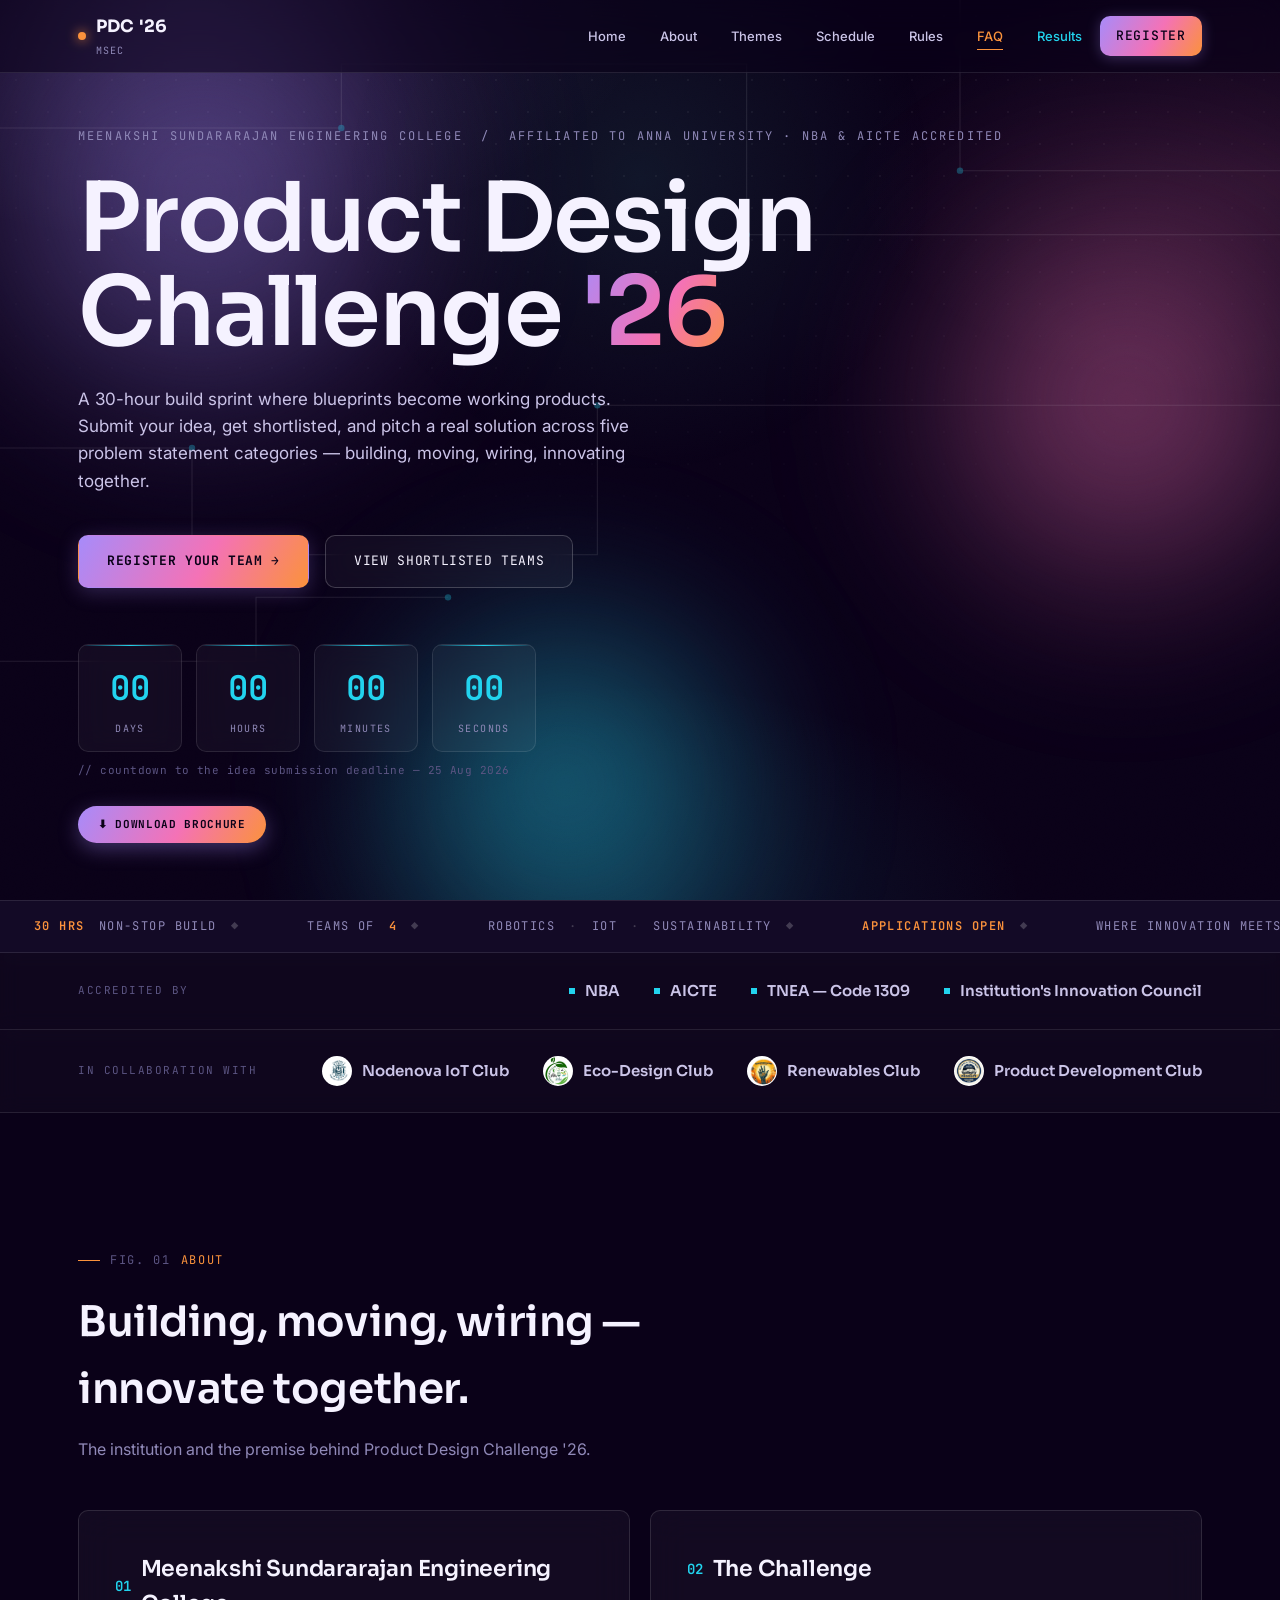
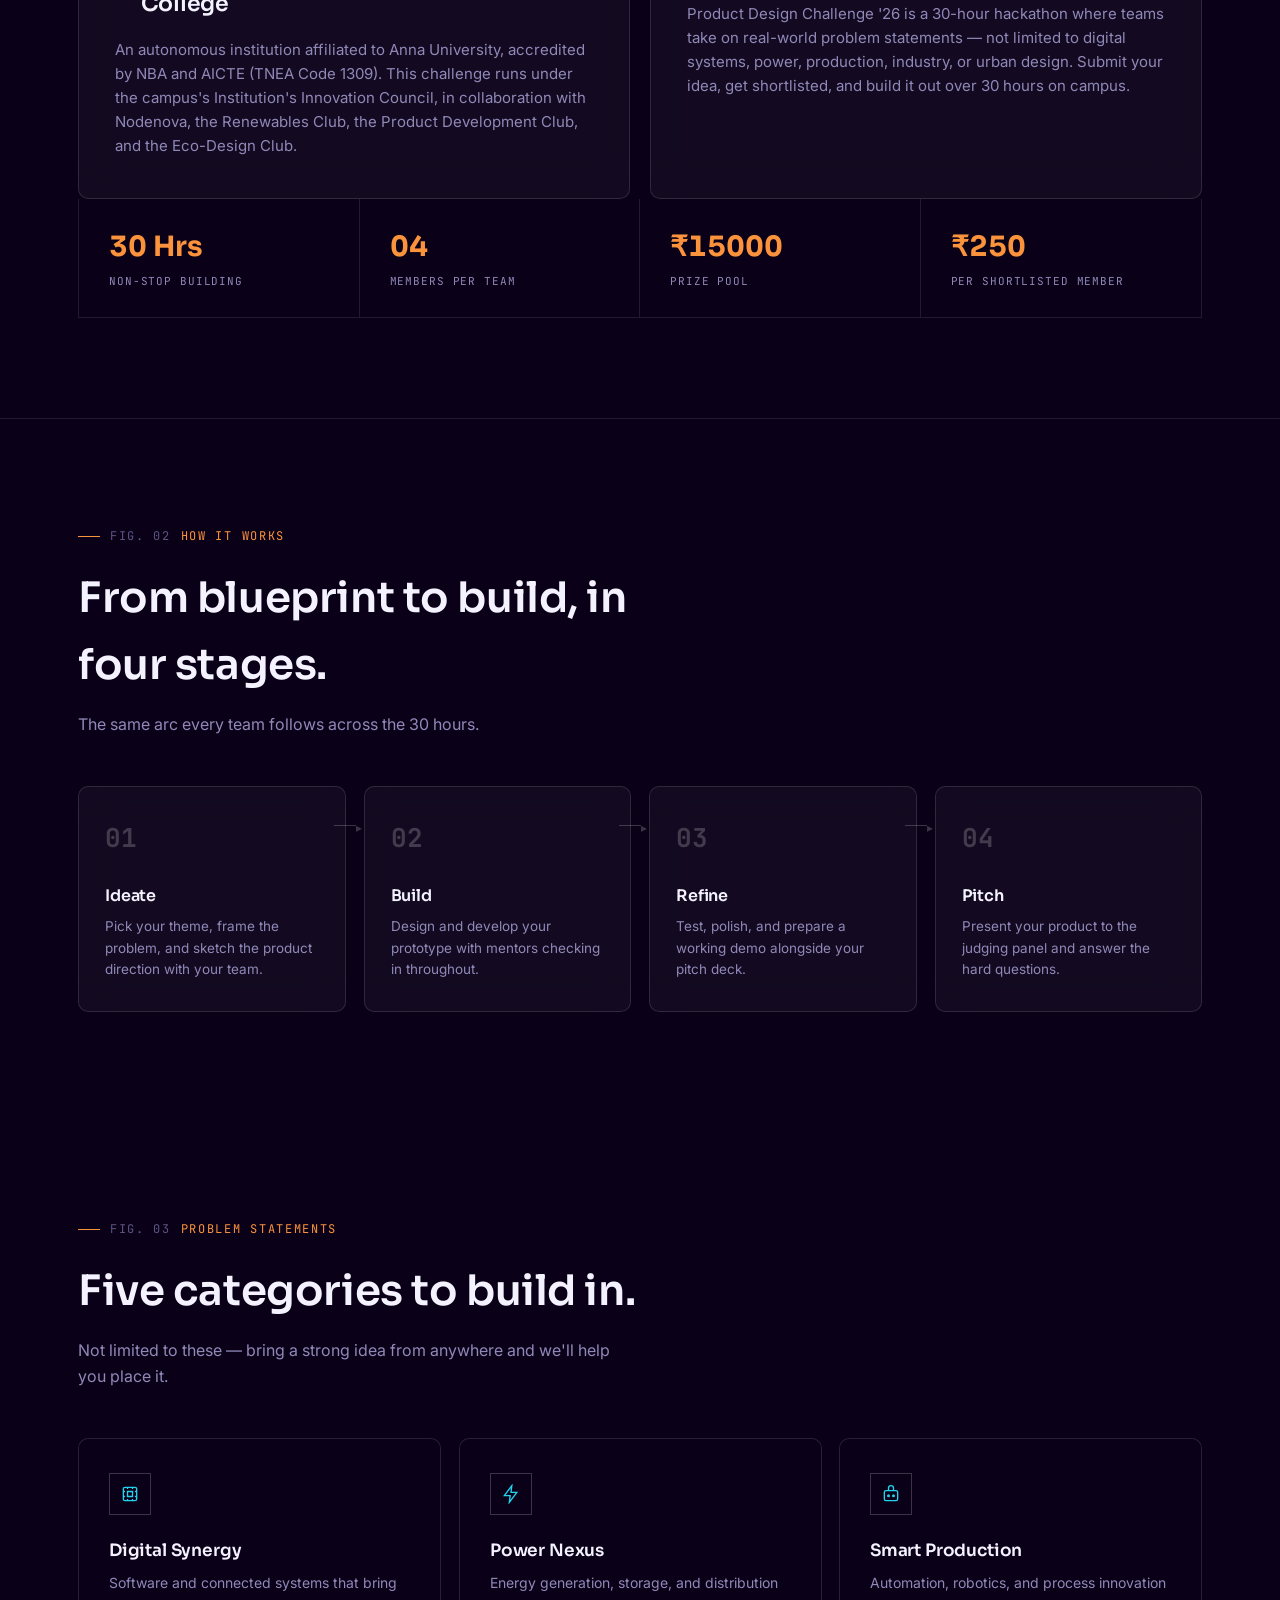
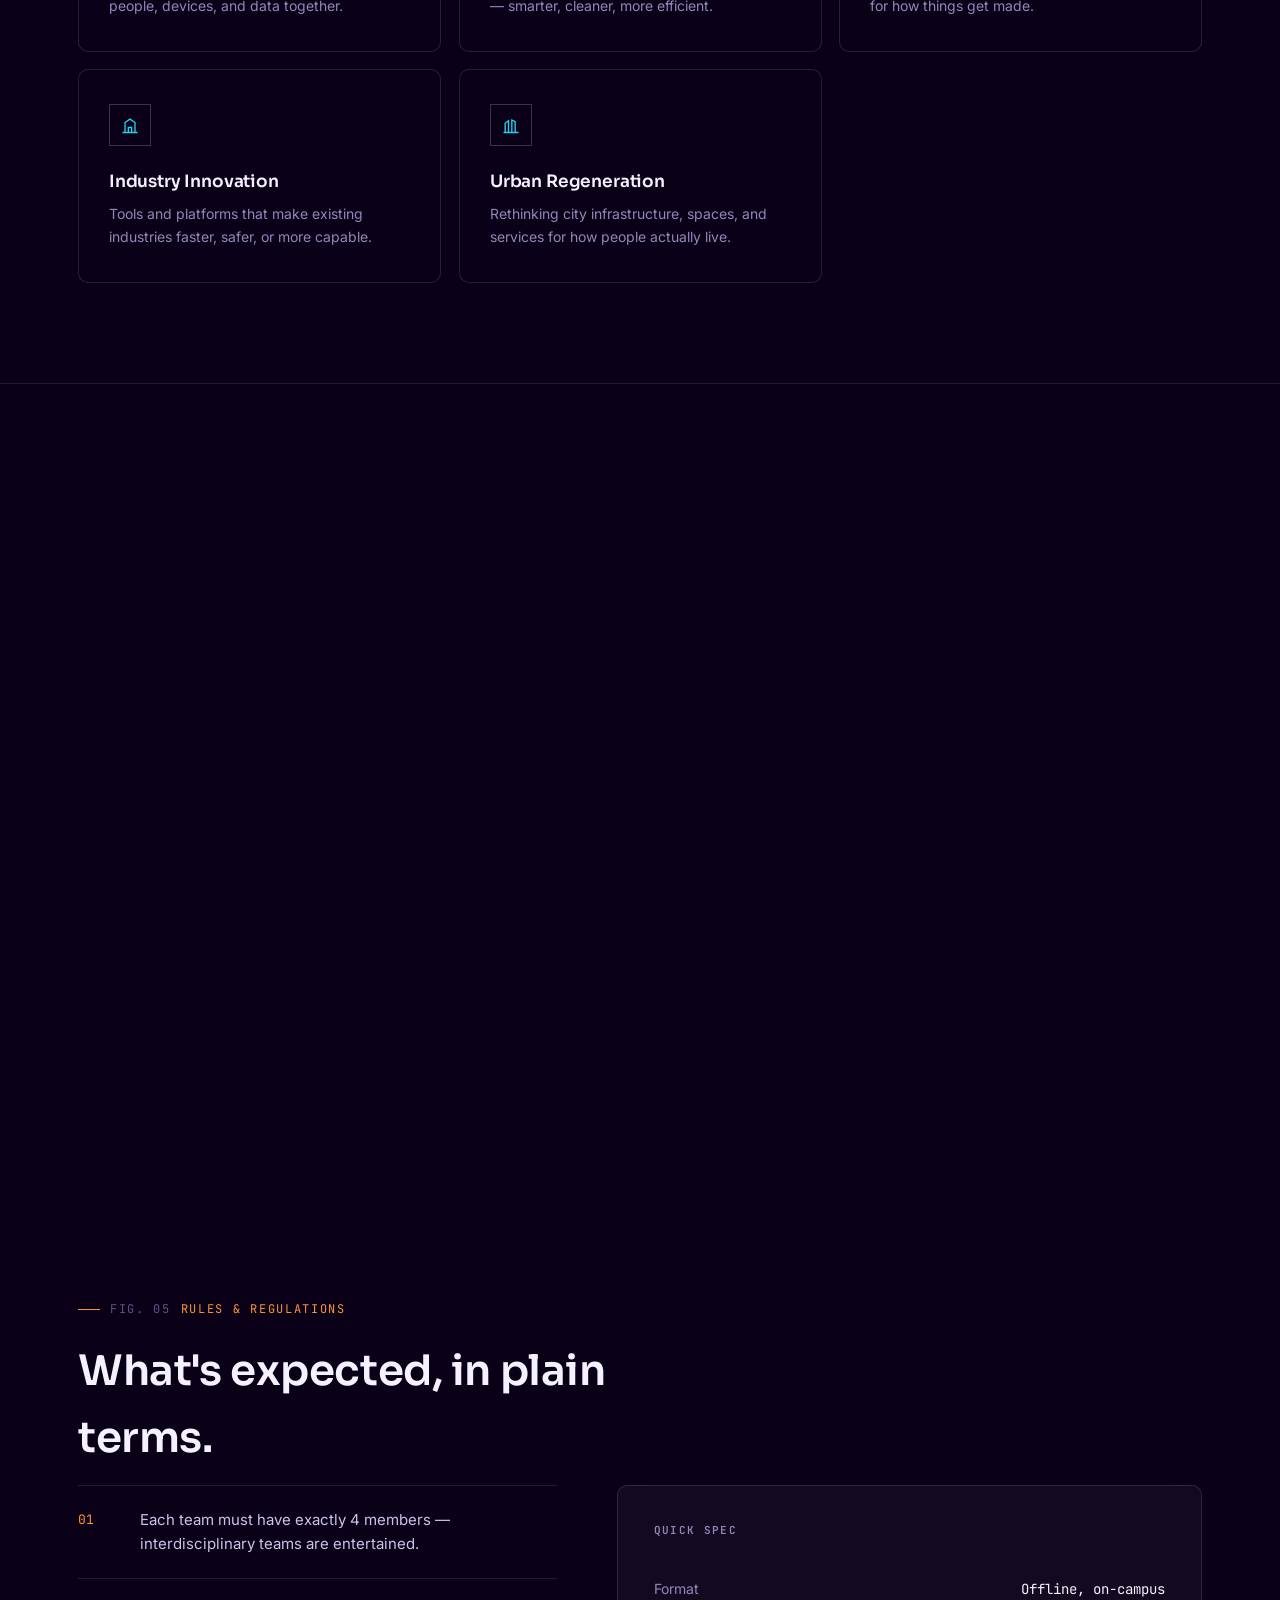
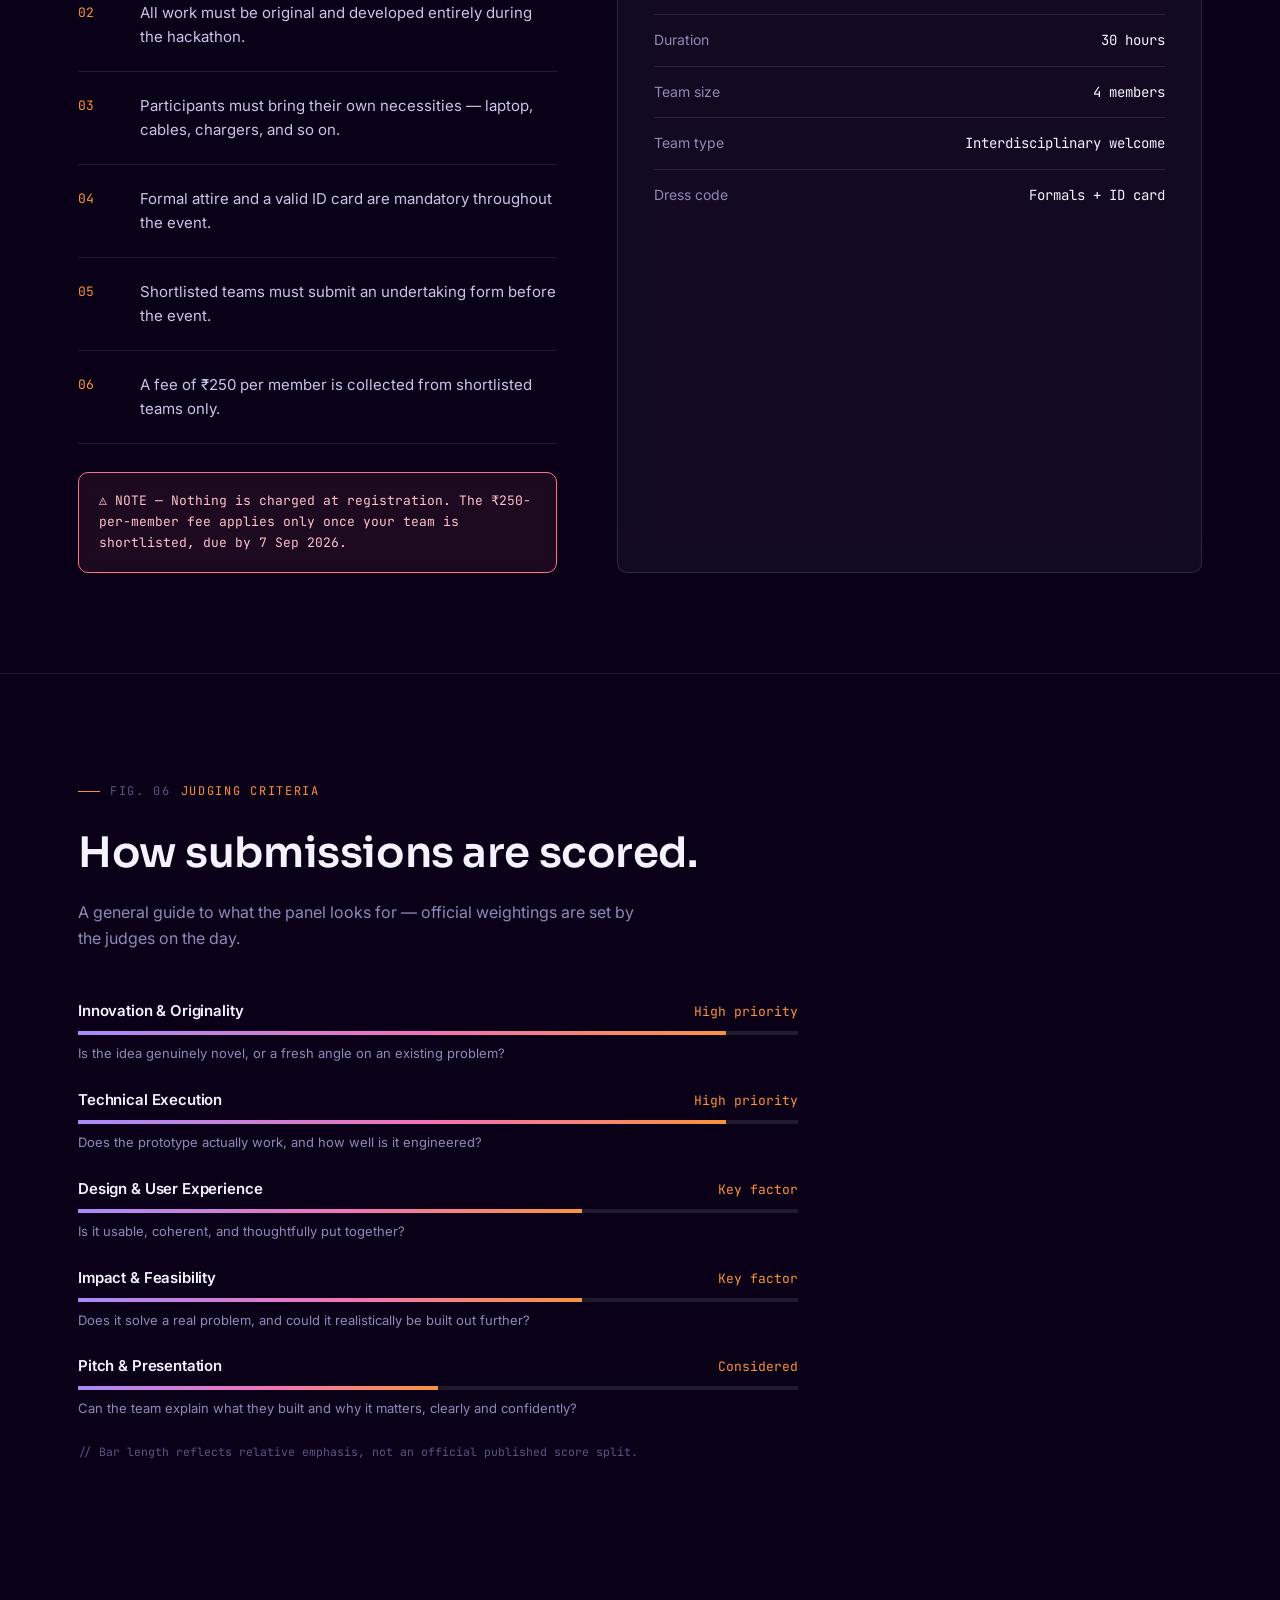
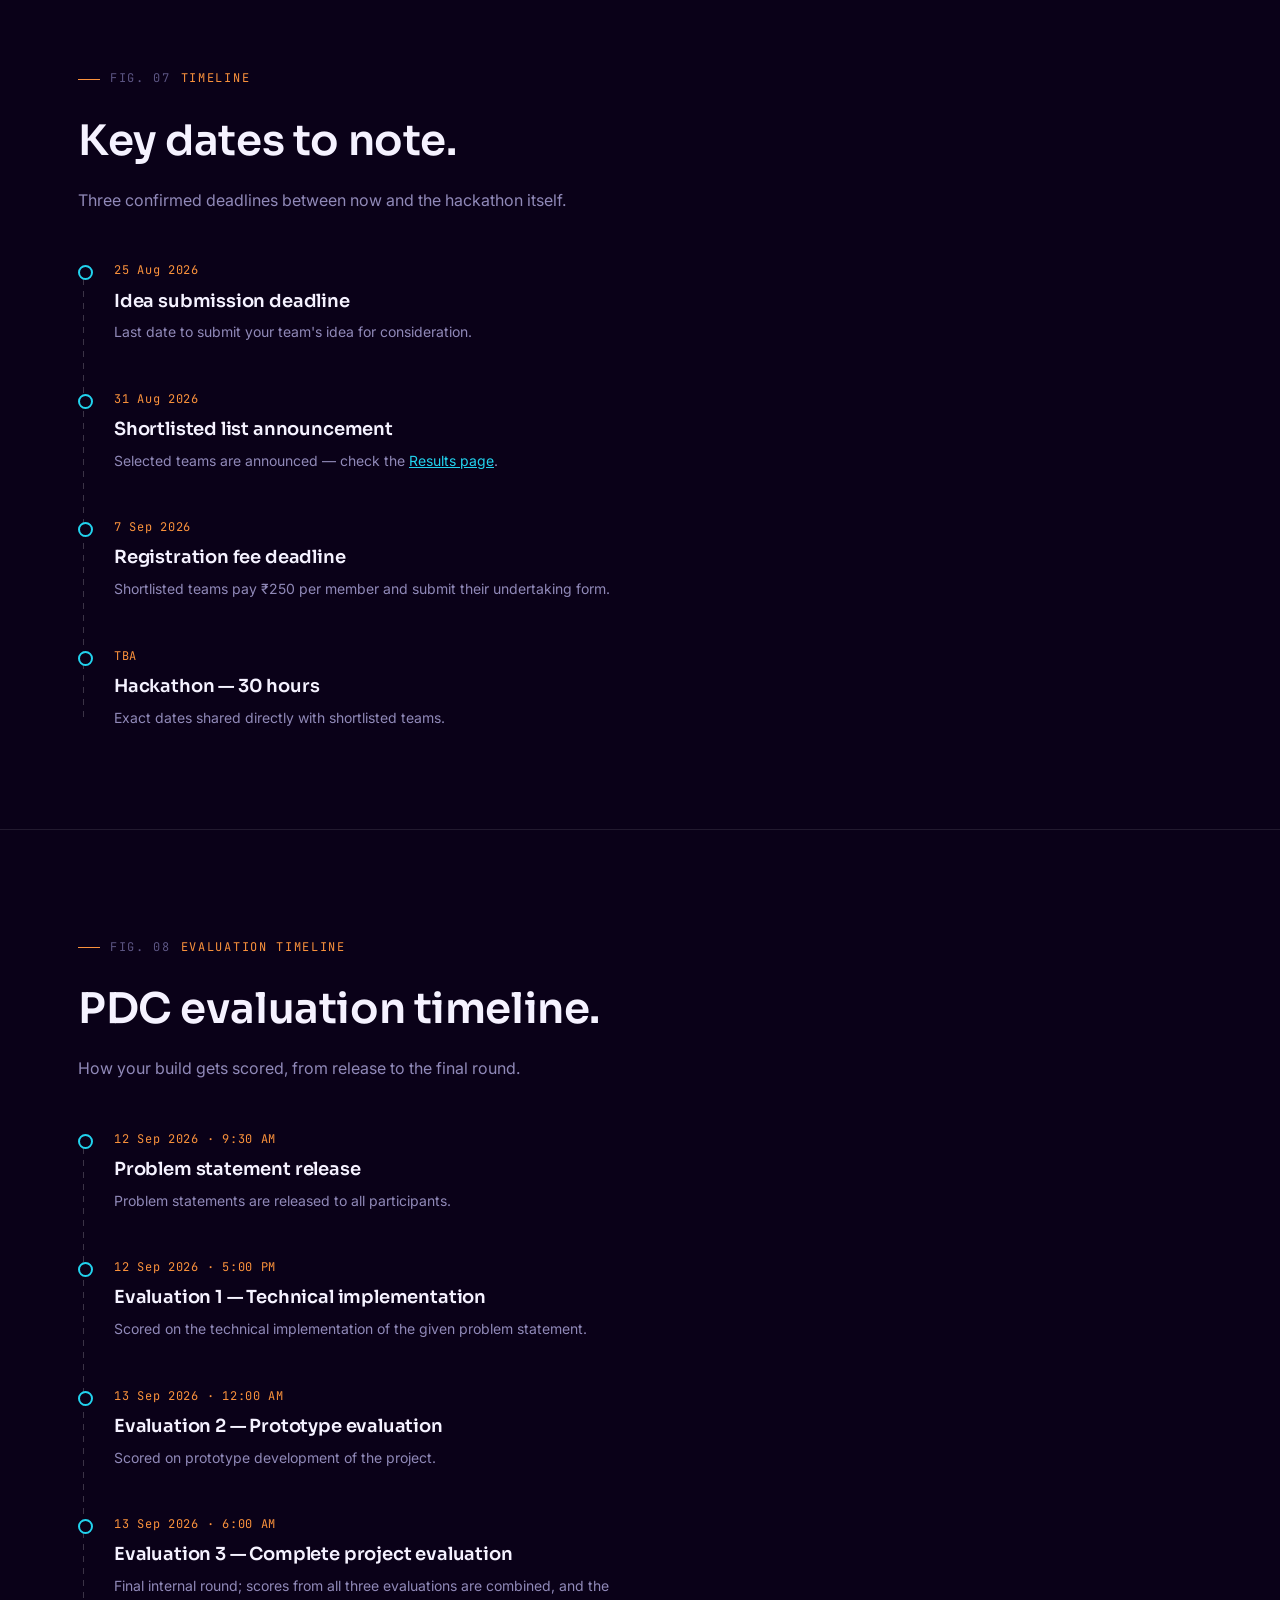
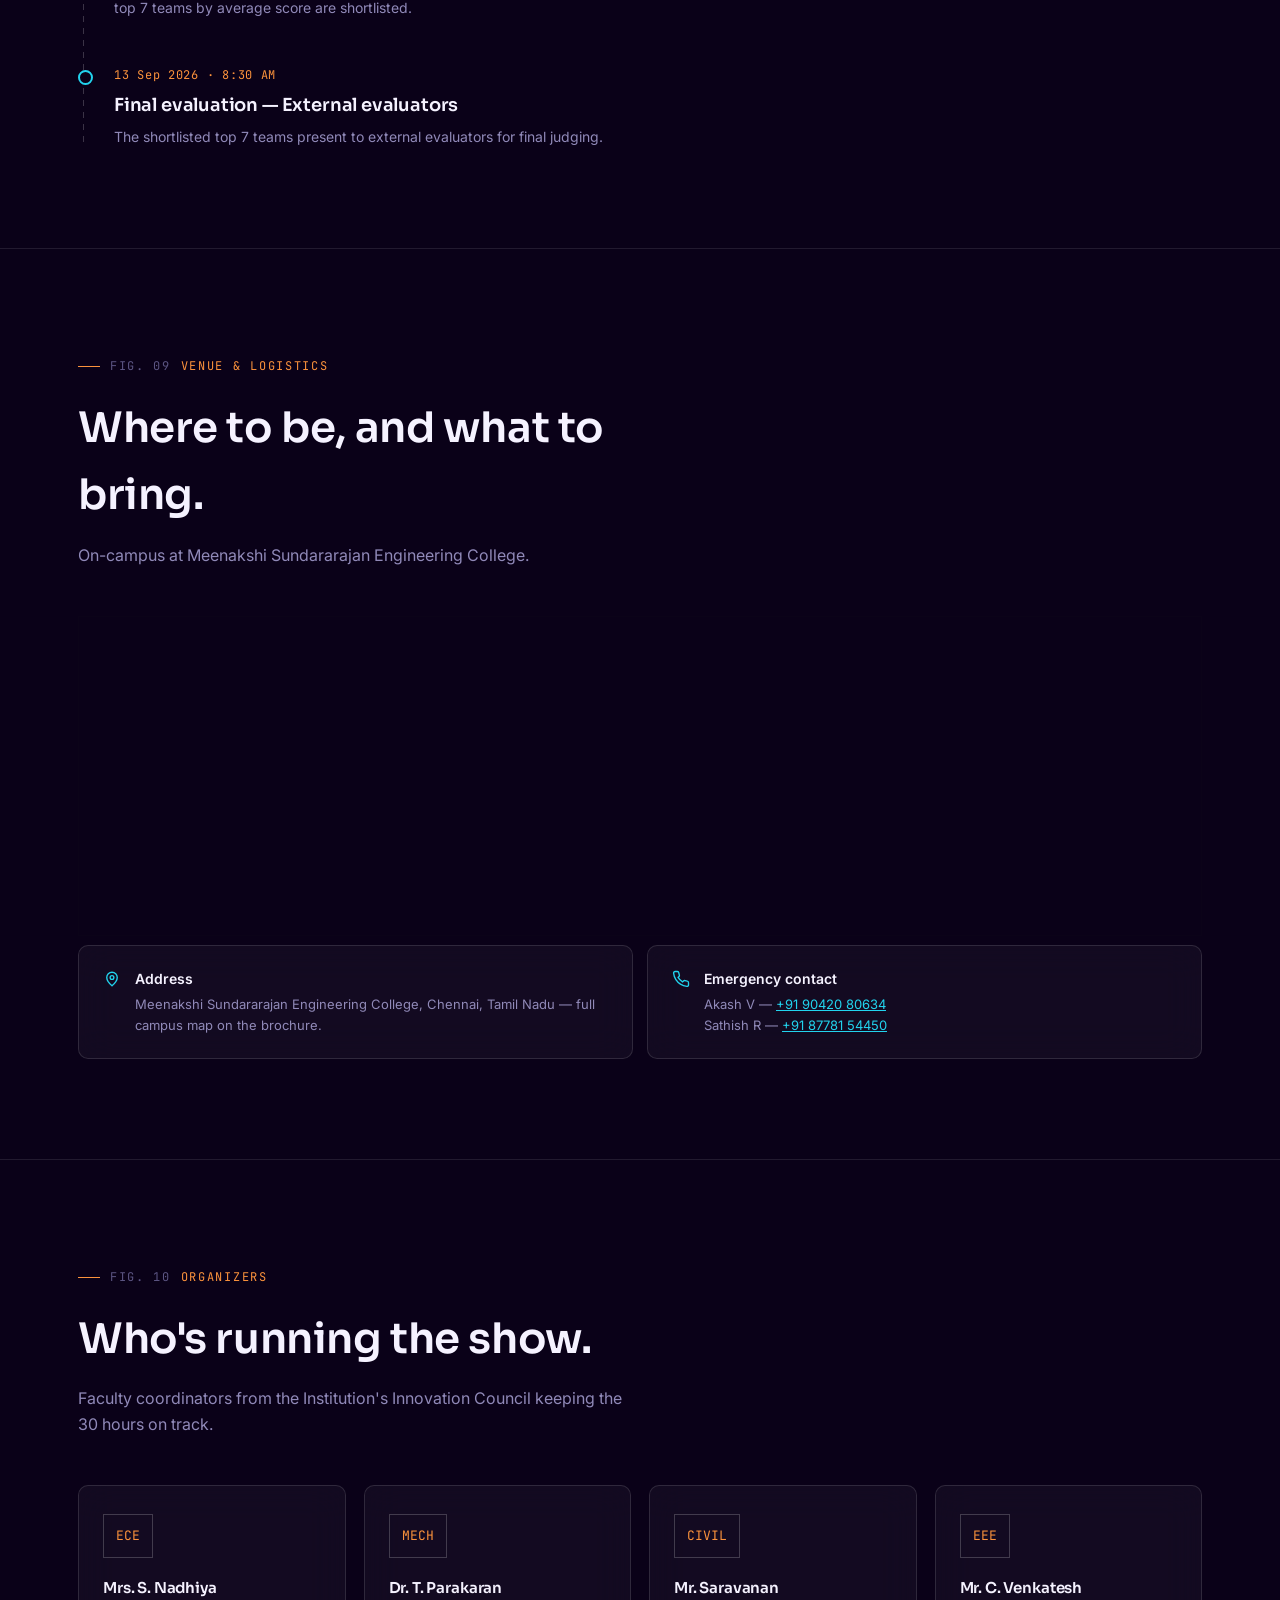
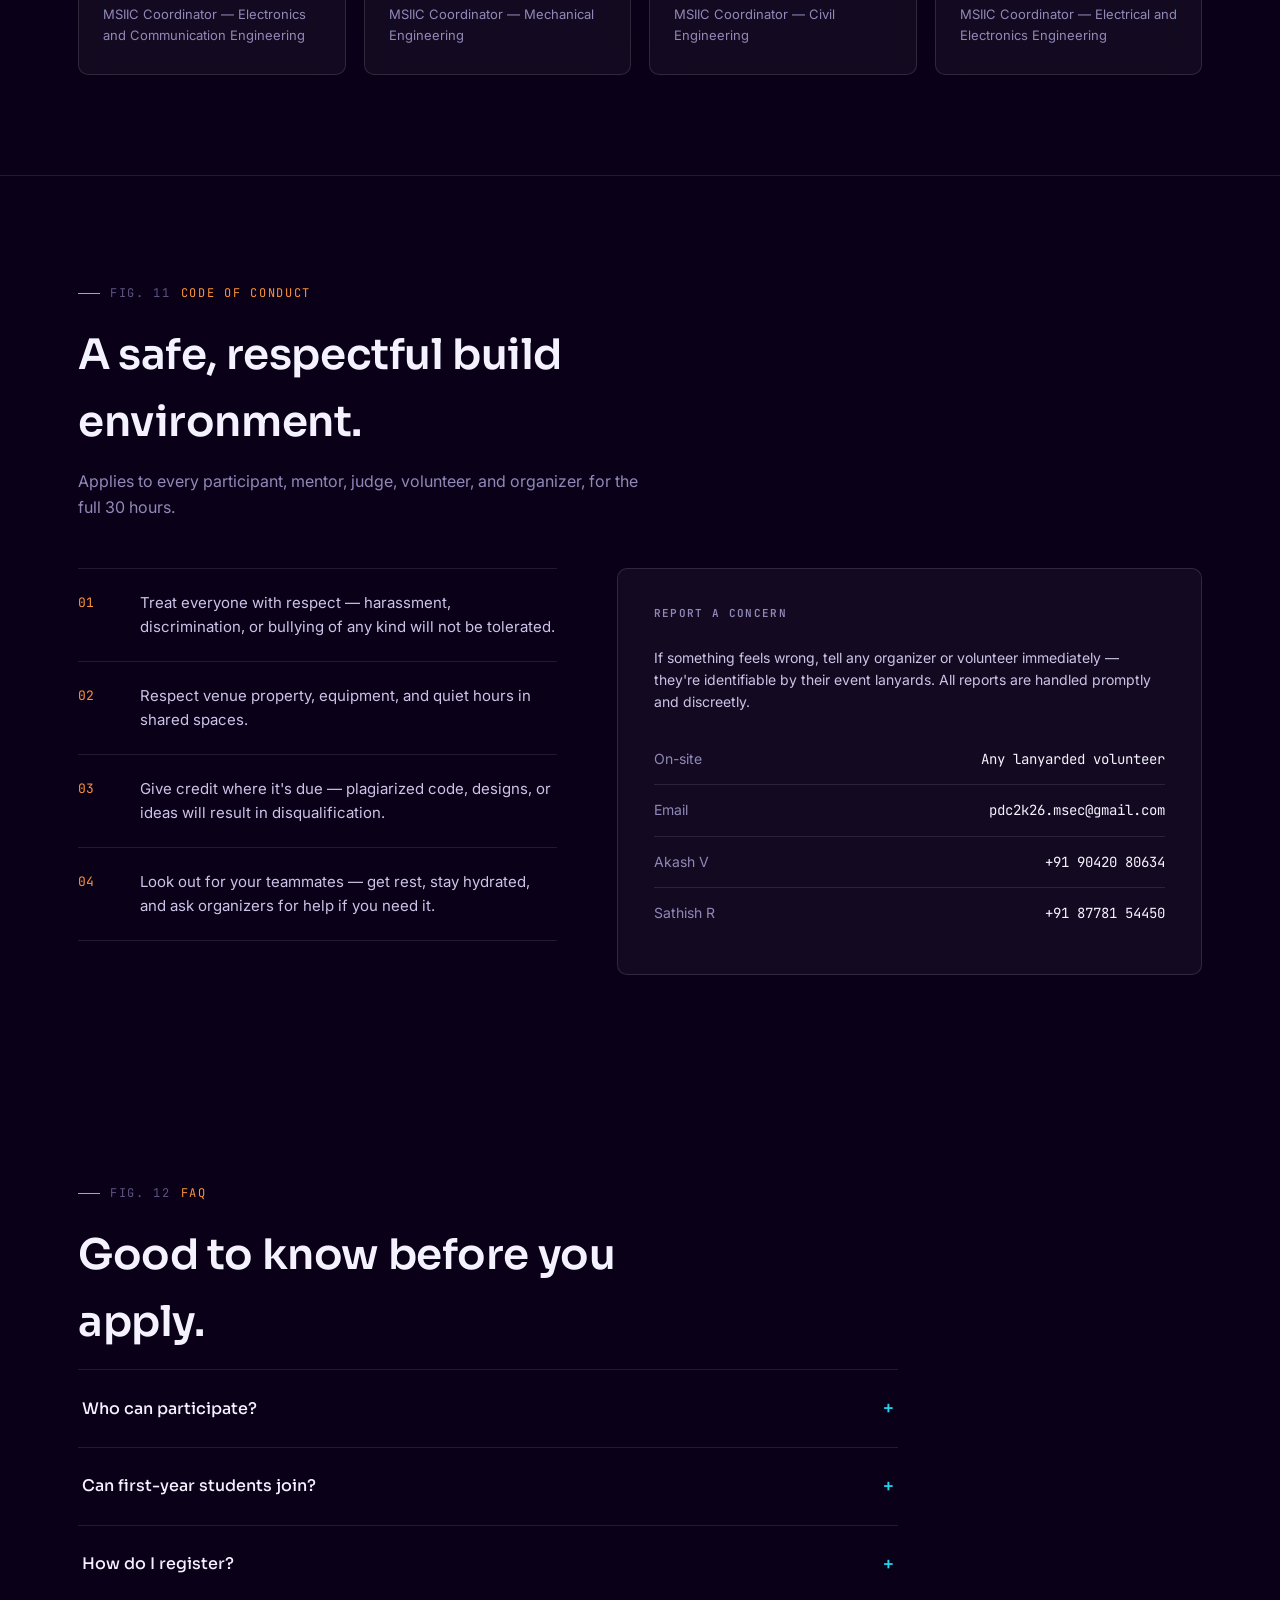
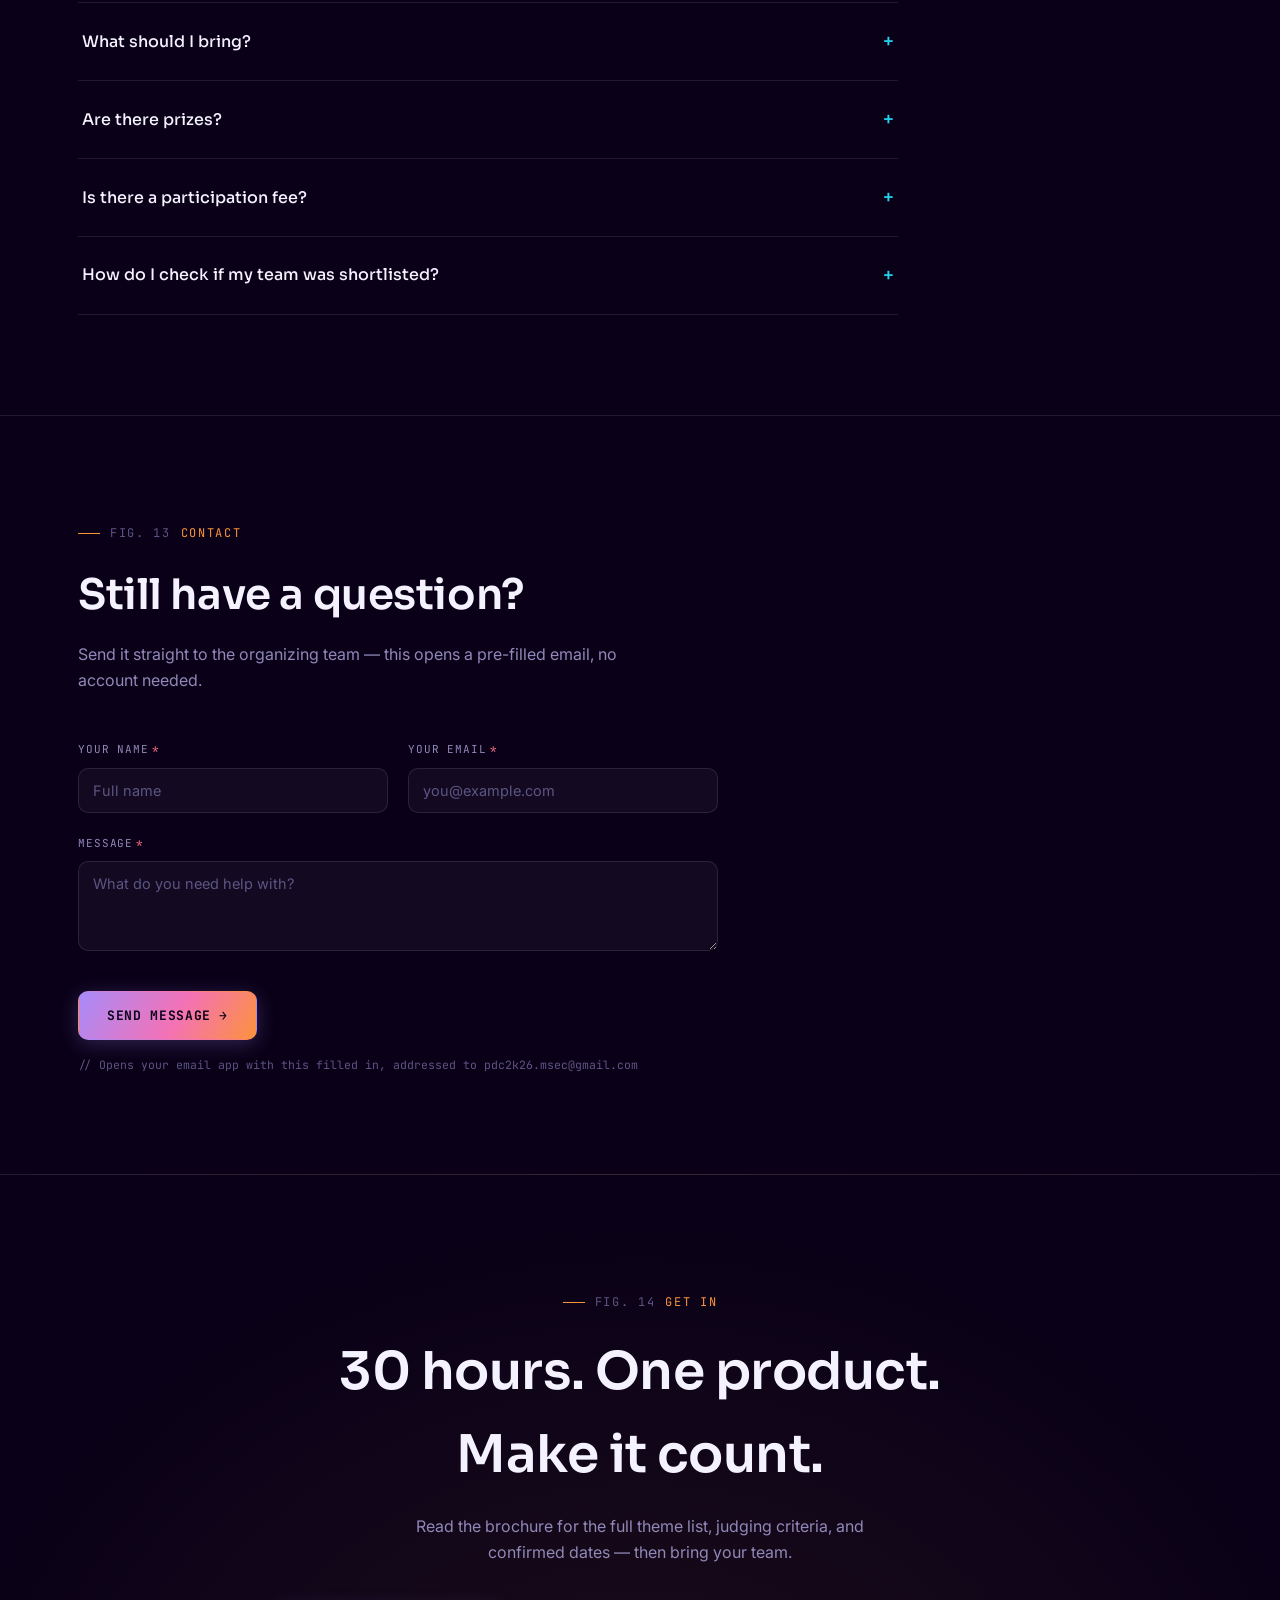
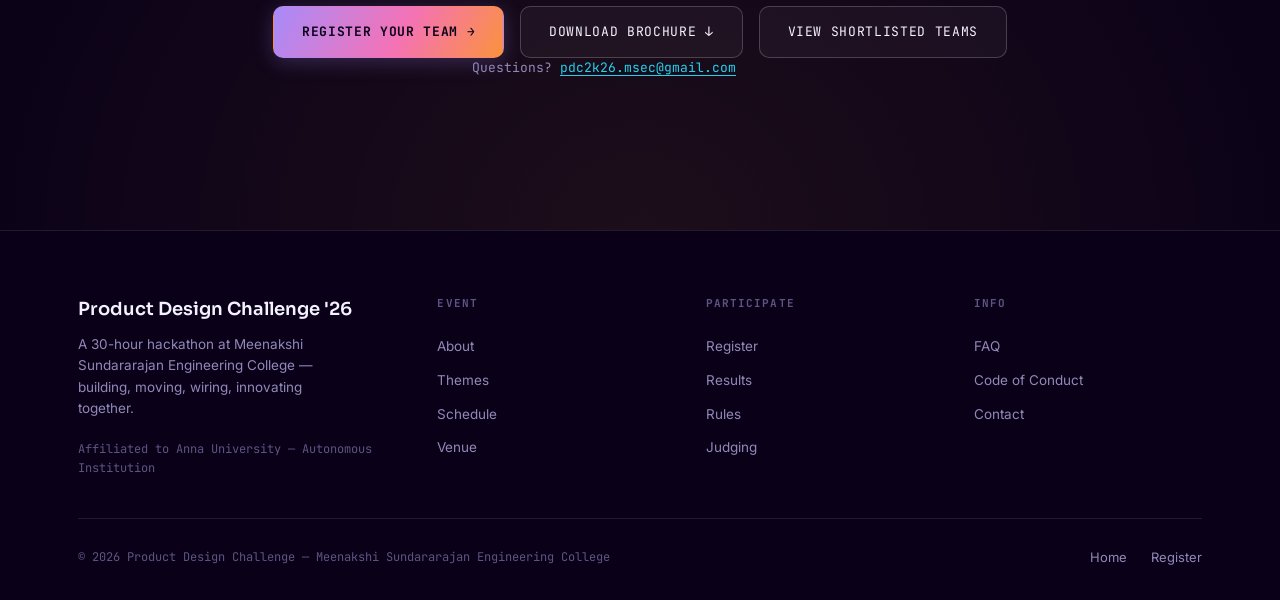
==== commit ba5d26d9: "Add files via upload" ====
--- a/index.html
+++ b/index.html
@@ -181,8 +181,8 @@
   .org-grid{ display:grid; grid-template-columns:repeat(4,1fr); gap:18px; }
   .org-card{ padding:28px 24px; text-align:left; }
   .org-avatar{
-    width:44px; height:44px; border:1px solid var(--line-strong); display:flex; align-items:center; justify-content:center;
-    margin-bottom:18px; color:var(--amber); font-family:var(--mono); font-size:13px;
+    min-width:44px; height:44px; padding:0 12px; border:1px solid var(--line-strong); display:inline-flex; align-items:center; justify-content:center;
+    margin-bottom:18px; color:var(--amber); font-family:var(--mono); font-size:13px; white-space:nowrap;
   }
   .org-card h4{font-size:15px; margin-bottom:4px;}
   .org-card p{color:var(--ink-500); font-size:13px;}
@@ -592,10 +592,10 @@
       <p class="section-lede reveal">Faculty coordinators from the Institution's Innovation Council keeping the 30 hours on track.</p>
 
       <div class="org-grid reveal">
-        <div class="org-card glass"><div class="org-avatar">EC</div><h4>Mrs. S. Nadhiya</h4><p>MSIIC Coordinator — ECE</p></div>
-        <div class="org-card glass"><div class="org-avatar">ME</div><h4>Dr. T. Parakaran</h4><p>MSIIC Coordinator — MECH</p></div>
-        <div class="org-card glass"><div class="org-avatar">CV</div><h4>Mr. Saravanan</h4><p>MSIIC Coordinator — CIVIL</p></div>
-        <div class="org-card glass"><div class="org-avatar">EE</div><h4>Mr. C. Venkatesh</h4><p>MSIIC Coordinator — EEE</p></div>
+        <div class="org-card glass"><div class="org-avatar">ECE</div><h4>Mrs. S. Nadhiya</h4><p>MSIIC Coordinator — Electronics and Communication Engineering</p></div>
+        <div class="org-card glass"><div class="org-avatar">MECH</div><h4>Dr. T. Parakaran</h4><p>MSIIC Coordinator — Mechanical Engineering</p></div>
+        <div class="org-card glass"><div class="org-avatar">CIVIL</div><h4>Mr. Saravanan</h4><p>MSIIC Coordinator — Civil Engineering</p></div>
+        <div class="org-card glass"><div class="org-avatar">EEE</div><h4>Mr. C. Venkatesh</h4><p>MSIIC Coordinator — Electrical and Electronics Engineering</p></div>
       </div>
     </div>
   </section>
